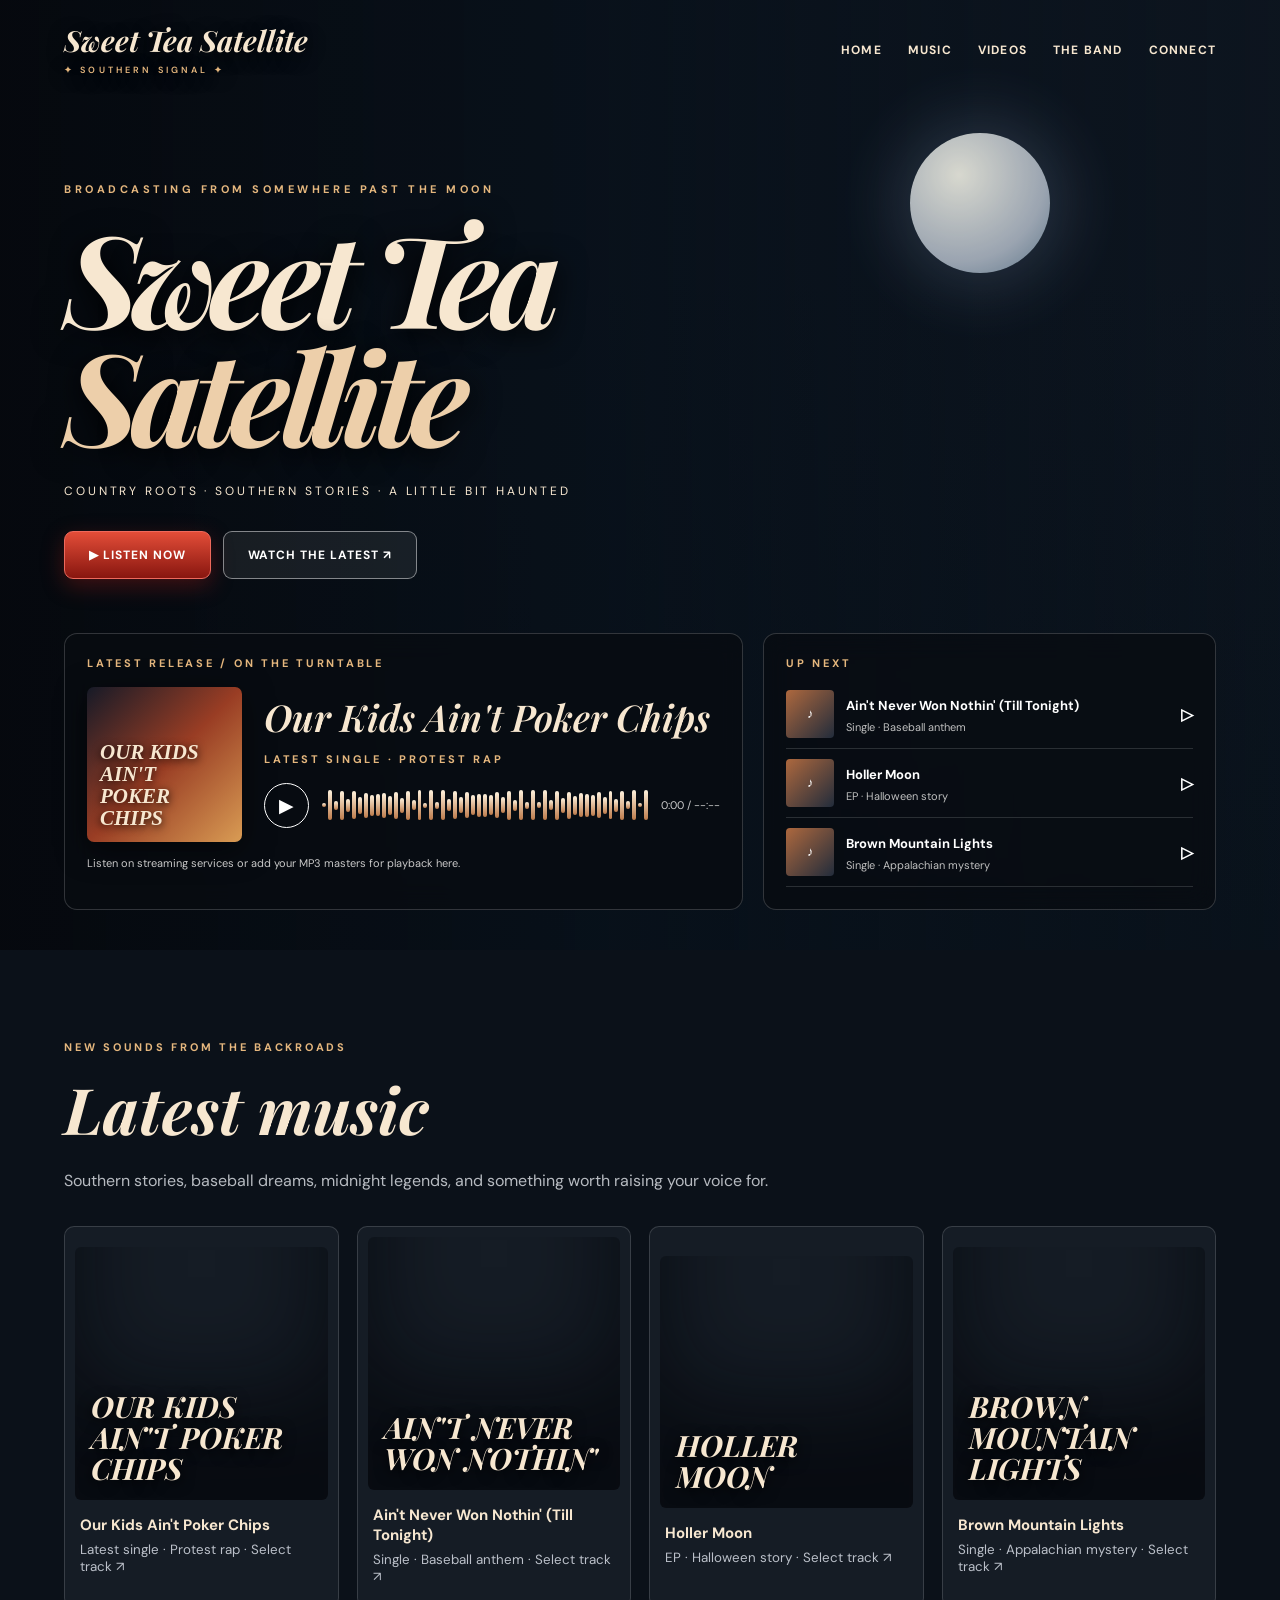
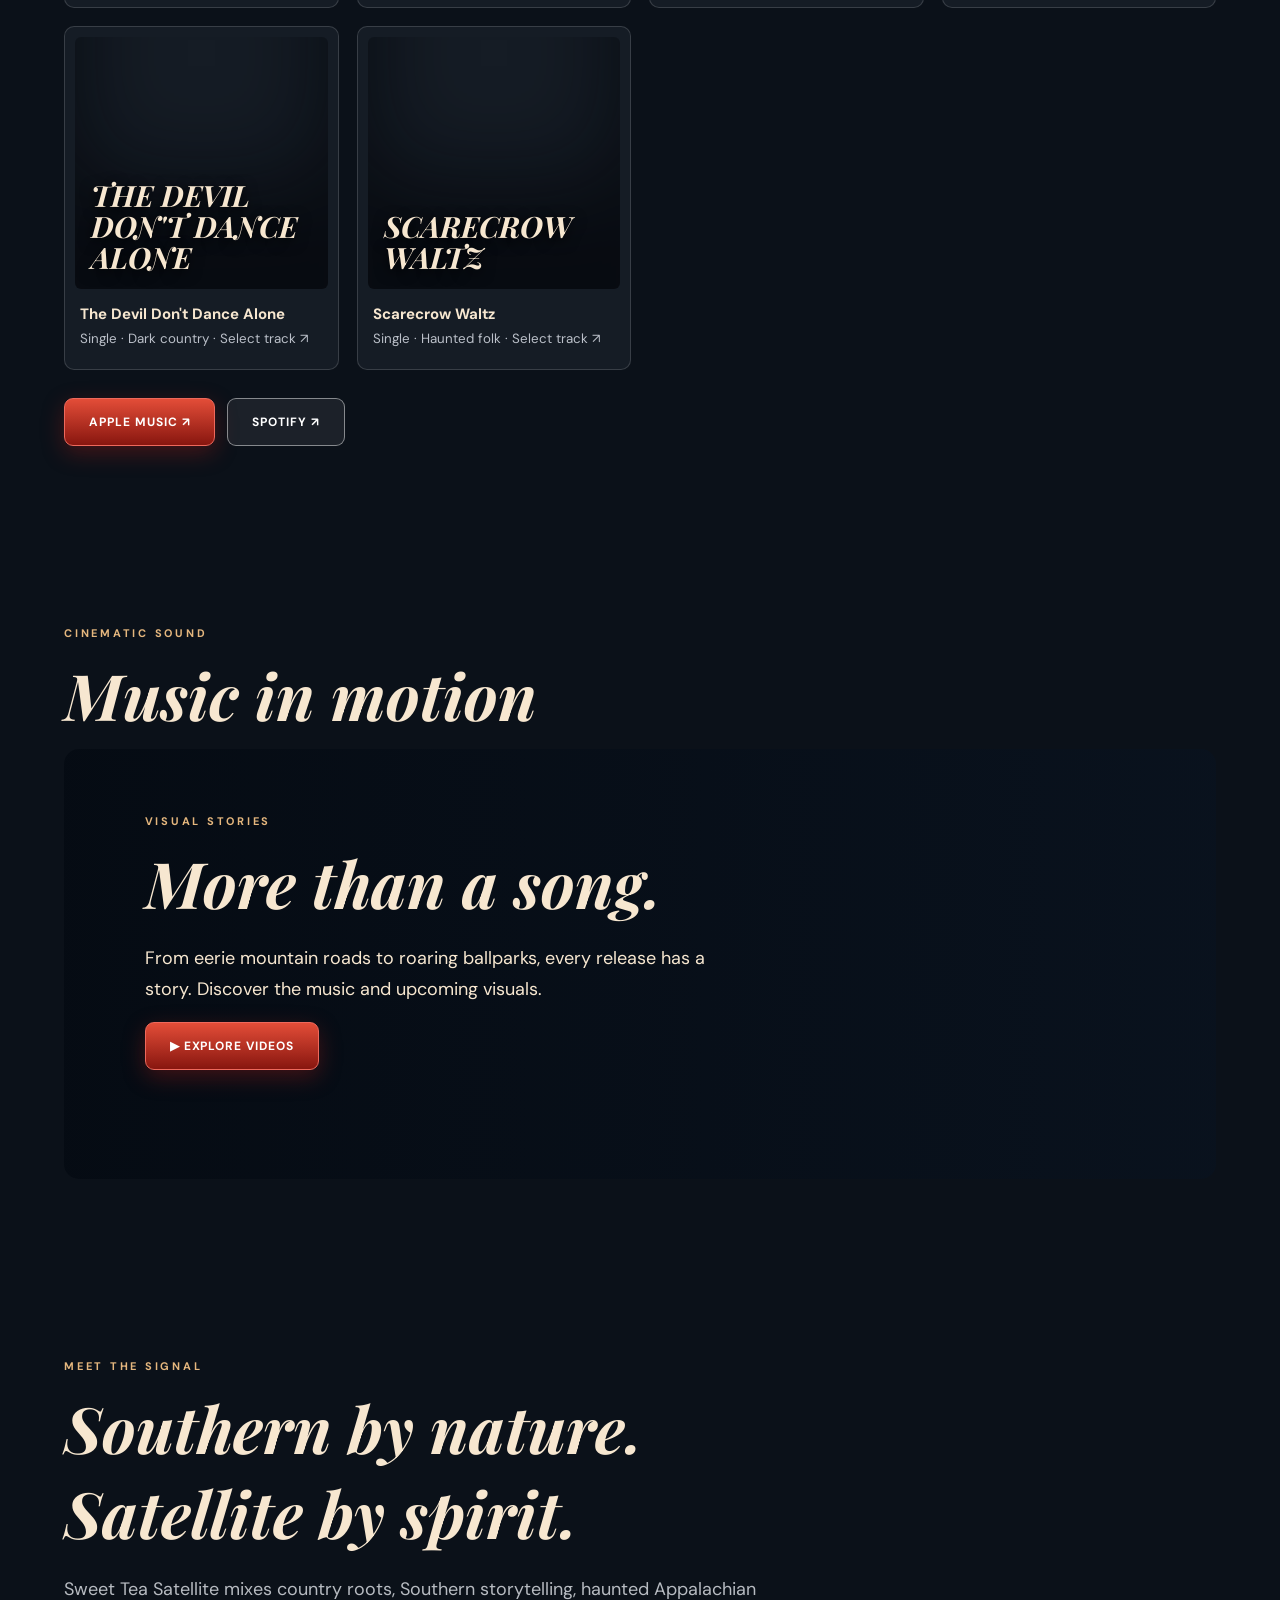
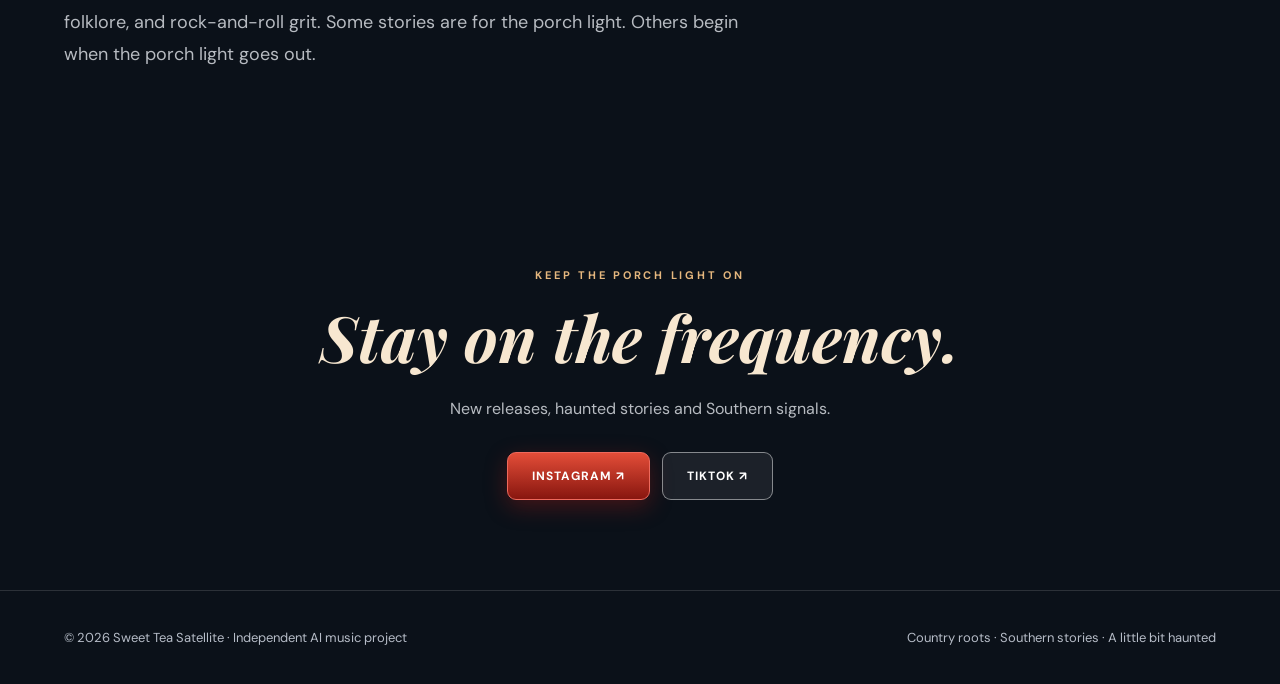
==== sweet-tea-satellite-cinematic/index.html @ a1ca1441 "Add cinematic responsive Sweet Tea Satellite demo without changing existing site" ====
<!doctype html><html lang="en"><head><meta charset="utf-8"><meta name="viewport" content="width=device-width,initial-scale=1"><meta name="theme-color" content="#0b121b"><title>Sweet Tea Satellite · Southern Signal</title><meta name="description" content="Country roots. Southern stories. A little bit haunted. Music and stories from Sweet Tea Satellite."><link rel="preconnect" href="https://fonts.googleapis.com"><link href="https://fonts.googleapis.com/css2?family=DM+Sans:wght@400;500;600;700&family=Playfair+Display:ital,wght@0,600;0,700;1,700&display=swap" rel="stylesheet"><style>
:root{--ink:#0b1119;--cream:#f7e7d0;--gold:#e5b77e;--scarlet:#c93021}*{box-sizing:border-box}html{scroll-behavior:smooth}body{margin:0;background:var(--ink);color:var(--cream);font-family:'DM Sans',Arial,sans-serif}a{color:inherit;text-decoration:none}button{font:inherit;cursor:pointer}button:focus-visible,a:focus-visible{outline:2px solid var(--gold);outline-offset:3px}.hero{min-height:980px;min-height:100svh;position:relative;isolation:isolate;background:#0d141d url('https://images.unsplash.com/photo-1448375240586-882707db888b?auto=format&fit=crop&w=2200&q=85') center / cover}.hero:before{content:"";position:absolute;inset:0;background:linear-gradient(90deg,#05080deF,#07101ab8 48%,#0a17272a),linear-gradient(0deg,#091119 2%,transparent 72%);z-index:-1}.hero:after{content:"";position:absolute;right:18%;top:14%;width:140px;height:140px;border-radius:50%;background:radial-gradient(circle at 35% 30%,#fffef1,#b6c0cd 65%,#6e899f);box-shadow:0 0 65px 15px #bcd5ff30;opacity:.84;z-index:-1}.head{display:flex;align-items:center;justify-content:space-between;gap:20px;padding:25px 5%}.brand{font:italic 700 29px/1.1 'Playfair Display',Georgia,serif;text-shadow:0 4px 18px #000}.brand small{display:block;font:600 9px 'DM Sans';letter-spacing:.35em;color:var(--gold);margin-top:7px}.nav{display:flex;align-items:center;gap:26px}.nav a{font-size:12px;letter-spacing:.1em;font-weight:700}.nav a:hover{color:var(--gold)}.menu{display:none;background:#fff2;border:1px solid #fff4;color:white;padding:9px 13px;border-radius:8px}.intro{width:min(1200px,90%);margin:9vh auto 0}.eyebrow{color:var(--gold);text-transform:uppercase;font-size:11px;letter-spacing:.32em;font-weight:700}h1{font:italic 700 clamp(69px,10vw,145px)/.92 'Playfair Display',Georgia,serif;letter-spacing:-.065em;text-shadow:0 5px 30px #000;margin:22px 0 26px}h1 span{display:block;color:#edcfaa}.tagline{text-transform:uppercase;letter-spacing:.24em;font-size:12px;line-height:2}.actions{display:flex;gap:12px;flex-wrap:wrap;margin-top:28px}.action{display:inline-flex;align-items:center;justify-content:center;gap:10px;padding:15px 24px;border:1px solid #fff7;border-radius:9px;background:#ffffff12;color:#fff;font-size:12px;font-weight:700;letter-spacing:.08em;text-transform:uppercase;transition:.25s}.action:hover{transform:translateY(-3px);background:#ffffff30}.action.red{border-color:#ee695c;background:linear-gradient(#e34d38,#88160f);box-shadow:0 7px 22px #a11d1860}.deck{width:min(1200px,90%);margin:6vh auto 0;display:grid;grid-template-columns:1.5fr 1fr;gap:20px;padding-bottom:40px}.panel{background:#090c12c5;backdrop-filter:blur(14px);border:1px solid #ffffff2c;border-radius:13px;padding:22px}.cap{font-size:11px;letter-spacing:.25em;color:var(--gold);font-weight:700;text-transform:uppercase}.featured{display:flex;gap:22px;margin-top:17px}.cover{width:155px;aspect-ratio:1;flex:none;border-radius:7px;background:linear-gradient(130deg,#172336,#953c24 55%,#e3a452);display:flex;align-items:end;padding:13px;box-shadow:0 7px 30px #0008}.cover span{font:italic bold 21px/1.05 Georgia;text-shadow:0 2px 8px #000}.song-name{font:italic 600 clamp(24px,3vw,37px)/1.2 'Playfair Display';margin:8px 0 12px}.player{display:flex;gap:13px;align-items:center;margin-top:17px}.play{width:45px;height:45px;border:1px solid white;border-radius:50%;background:transparent;color:white;font-size:19px;flex:none}.wave{display:flex;align-items:center;gap:2px;height:32px;flex:1;overflow:hidden}.wave i{height:var(--height);background:linear-gradient(#fff3de,#bd7b4b);flex:1;min-width:2px;border-radius:2px}.is-playing .wave i{animation:beat .8s infinite alternate ease-in-out;animation-delay:var(--delay)}@keyframes beat{to{height:12%}}.time{font-size:11px;color:#ccc;white-space:nowrap}.hint{font-size:11px;color:#c8c8c8;margin:14px 0 0}.queue{display:grid;margin-top:10px}.queue button{display:flex;align-items:center;gap:12px;text-align:left;width:100%;padding:10px 0;background:none;border:0;border-bottom:1px solid #ffffff24;color:#fff}.queue button:hover{color:var(--gold)}.queue .mini{width:48px;height:48px;border-radius:4px;background:linear-gradient(135deg,#ad683e,#222c3b);display:grid;place-items:center;font:italic bold 13px Georgia;flex:none}.queue strong{font-size:13px}.queue small{display:block;font-size:11px;color:#c0c0c0;margin-top:5px}.queue b{margin-left:auto}.section{max-width:1300px;margin:auto;padding:90px 5%}.section h2{font:italic 700 clamp(37px,5vw,65px) 'Playfair Display';margin:12px 0}.muted{color:#b7bbc1;line-height:1.8}.cards{display:grid;grid-template-columns:repeat(4,1fr);gap:18px;margin-top:30px}.card{padding:10px;border:1px solid #ffffff26;border-radius:10px;background:#151c25;color:inherit;text-align:left;transition:.2s}.card:hover{transform:translateY(-5px);border-color:var(--gold)}.art{aspect-ratio:1;border-radius:6px;padding:16px;display:flex;align-items:end;background-size:cover;background-position:center;box-shadow:inset 0 -110px 95px #030509af}.art span{font:italic bold clamp(19px,2.3vw,32px)/1.05 'Playfair Display';text-shadow:0 3px 14px black}.card strong{display:block;font-size:15px;margin:15px 5px 6px}.card small{display:block;color:#bbc0c9;margin:0 5px 12px}.baseball{background-image:url('https://images.unsplash.com/photo-1508344928928-7165b0175c1f?auto=format&fit=crop&w=900&q=85')}.mountain{background-image:url('https://images.unsplash.com/photo-1464822759023-fed622ff2c3b?auto=format&fit=crop&w=900&q=85')}.holler{background-image:url('https://images.unsplash.com/photo-1519681393784-d120267933ba?auto=format&fit=crop&w=900&q=85')}.protest{background-image:url('https://images.unsplash.com/photo-1494173853739-c21f58b16055?auto=format&fit=crop&w=900&q=85')}.banner{min-height:430px;border-radius:15px;padding:65px 7%;background:linear-gradient(90deg,#050b13f0,#07132372),url('https://images.unsplash.com/photo-1470229722913-7c0e2dbbafd3?auto=format&fit=crop&w=1700&q=85') center/cover}.banner p{max-width:580px;font-size:18px;line-height:1.7}.footer{border-top:1px solid #fff2;padding:38px 5%;display:flex;justify-content:space-between;gap:25px;flex-wrap:wrap;color:#b6bcc7;font-size:13px}.footer a{margin-left:18px}#toast{position:fixed;bottom:22px;left:50%;transform:translateX(-50%);background:#f0cda0;color:#19120c;z-index:20;padding:12px 16px;border-radius:9px;box-shadow:0 8px 25px #0009;display:none;max-width:90vw}#toast.visible{display:block}@media(max-width:900px){.deck{grid-template-columns:1fr}.intro{margin-top:8vh}.hero{min-height:1100px}.cards{grid-template-columns:repeat(2,1fr)}}@media(max-width:650px){.head{padding:20px 5%}.brand{font-size:24px}.menu{display:block}.nav{display:none;position:absolute;left:5%;right:5%;top:80px;background:#0d1420f5;border:1px solid #fff4;padding:22px;flex-direction:column;z-index:4;border-radius:10px}.nav.open{display:flex}.hero{height:auto;min-height:100svh}.hero:after{width:95px;height:95px;right:10%;top:12%}.intro{margin-top:65px}h1{font-size:clamp(59px,14vw,86px)}.tagline{font-size:10px;letter-spacing:.14em}.deck{margin-top:65px}.featured{gap:12px}.cover{width:100px;padding:8px}.cover span{font-size:17px}.panel{padding:15px}.time{display:none}.section{padding:65px 5%}.cards{gap:10px}.art{padding:9px}.art span{font-size:21px}.banner{padding:35px 7%;min-height:350px}.banner p{font-size:16px}}@media(prefers-reduced-motion:reduce){*,*:before,*:after{animation:none!important;scroll-behavior:auto!important}}</style></head><body>
<section class="hero" id="home"><header class="head"><a class="brand" href="#home">Sweet Tea Satellite<small>✦ SOUTHERN SIGNAL ✦</small></a><nav class="nav" id="nav"><a href="#home">HOME</a><a href="#music">MUSIC</a><a href="#videos">VIDEOS</a><a href="#about">THE BAND</a><a href="#connect">CONNECT</a></nav><button class="menu" id="menu" aria-label="Toggle navigation" aria-expanded="false">☰</button></header><div class="intro"><div class="eyebrow">Broadcasting from somewhere past the moon</div><h1>Sweet Tea <span>Satellite</span></h1><div class="tagline">Country roots · Southern stories · A little bit haunted</div><div class="actions"><a class="action red" href="#music">▶ Listen now</a><a class="action" href="#videos">Watch the latest ↗</a></div></div><div class="deck"><div class="panel" id="playerpanel"><div class="cap">Latest release / On the turntable</div><div class="featured"><div class="cover" id="cover"><span id="covername">OUR KIDS AIN'T POKER CHIPS</span></div><div style="flex:1;min-width:0"><div class="song-name" id="title">Our Kids Ain't Poker Chips</div><div class="cap" id="subtitle">New single</div><div class="player"><button id="play" class="play" aria-label="Play">▶</button><div class="wave" id="wave" aria-hidden="true"></div><span class="time" id="time">0:00 / --:--</span></div></div></div><p class="hint" id="hint">Listen on streaming services or add your MP3 masters for playback here.</p></div><div class="panel"><div class="cap">Up next</div><div class="queue" id="queue"></div></div></div></section>
<main><section class="section" id="music"><div class="cap">New sounds from the backroads</div><h2>Latest music</h2><p class="muted">Southern stories, baseball dreams, midnight legends, and something worth raising your voice for.</p><div class="cards" id="cards"></div><div class="actions"><a class="action red" href="https://music.apple.com/us/search?term=Sweet%20Tea%20Satellite" target="_blank" rel="noopener">Apple Music ↗</a><a class="action" href="https://open.spotify.com/search/Sweet%20Tea%20Satellite" target="_blank" rel="noopener">Spotify ↗</a></div></section><section class="section" id="videos"><div class="cap">Cinematic sound</div><h2>Music in motion</h2><div class="banner"><div class="cap">Visual stories</div><h2>More than a song.</h2><p>From eerie mountain roads to roaring ballparks, every release has a story. Discover the music and upcoming visuals.</p><a class="action red" href="https://www.youtube.com/results?search_query=Sweet+Tea+Satellite" target="_blank" rel="noopener">▶ Explore videos</a></div></section><section class="section" id="about"><div class="cap">Meet the signal</div><h2>Southern by nature.<br>Satellite by spirit.</h2><p class="muted" style="max-width:700px;font-size:18px">Sweet Tea Satellite mixes country roots, Southern storytelling, haunted Appalachian folklore, and rock-and-roll grit. Some stories are for the porch light. Others begin when the porch light goes out.</p></section><section class="section" id="connect" style="text-align:center"><div class="cap">Keep the porch light on</div><h2>Stay on the frequency.</h2><p class="muted">New releases, haunted stories and Southern signals.</p><div class="actions" style="justify-content:center"><a class="action red" target="_blank" rel="noopener" href="https://www.instagram.com/sweetteasatellite/">Instagram ↗</a><a class="action" target="_blank" rel="noopener" href="https://www.tiktok.com/@sweetteasatellite8">TikTok ↗</a></div></section></main><footer class="footer"><span>© <span id="year"></span> Sweet Tea Satellite · Independent AI music project</span><span>Country roots · Southern stories · A little bit haunted</span></footer><div id="toast" role="status"></div><audio id="audio" preload="none"></audio><script>
const songs=[{title:"Our Kids Ain't Poker Chips",type:"Latest single · Protest rap",art:"protest",file:"audio/our-kids-aint-poker-chips.mp3",short:"OUR KIDS AIN'T POKER CHIPS"},{title:"Ain't Never Won Nothin' (Till Tonight)",type:"Single · Baseball anthem",art:"baseball",file:"audio/aint-never-won-nothin.mp3",short:"AIN'T NEVER WON NOTHIN'"},{title:"Holler Moon",type:"EP · Halloween story",art:"holler",file:"audio/holler-moon.mp3",short:"HOLLER MOON"},{title:"Brown Mountain Lights",type:"Single · Appalachian mystery",art:"mountain",file:"audio/brown-mountain-lights.mp3",short:"BROWN MOUNTAIN LIGHTS"},{title:"The Devil Don't Dance Alone",type:"Single · Dark country",art:"holler",file:"audio/the-devil-dont-dance-alone.mp3",short:"THE DEVIL DON'T DANCE ALONE"},{title:"Scarecrow Waltz",type:"Single · Haunted folk",art:"mountain",file:"audio/scarecrow-waltz.mp3",short:"SCARECROW WALTZ"}];const el=id=>document.getElementById(id);let selected=0;const audio=el("audio");let timeout;
function notice(s){el("toast").textContent=s;el("toast").classList.add("visible");clearTimeout(timeout);timeout=setTimeout(()=>el("toast").classList.remove("visible"),4500)}function fmt(n){return Number.isFinite(n)?Math.floor(n/60)+":"+String(Math.floor(n%60)).padStart(2,"0"):"--:--"}function paint(){const s=songs[selected];el("title").textContent=s.title;el("subtitle").textContent=s.type;el("covername").textContent=s.short;el("cover").style.background=s.art==="protest"?"linear-gradient(135deg,#161a27,#993d24,#d99c54)":"linear-gradient(135deg,#122942,#6c3d32,#a46d34)";el("queue").innerHTML=songs.filter((_,i)=>i!==selected).slice(0,3).map(t=>'<button data-id="'+songs.indexOf(t)+'"><span class="mini">♪</span><span><strong>'+t.title.replaceAll("&","&amp;")+'</strong><small>'+t.type+'</small></span><b>▷</b></button>').join("");document.querySelectorAll(".queue button").forEach(b=>b.onclick=()=>selectSong(+b.dataset.id,true))}function selectSong(i,auto=false){audio.pause();audio.removeAttribute("src");audio.load();selected=i;paint();update();if(auto)play()}function update(){const playing=!audio.paused&&!!audio.currentSrc;el("play").textContent=playing?"❚❚":"▶";el("play").setAttribute("aria-label",playing?"Pause":"Play");el("playerpanel").classList.toggle("is-playing",playing);el("time").textContent=fmt(audio.currentTime)+" / "+fmt(audio.duration)}function play(){if(!audio.getAttribute("src"))audio.src=songs[selected].file;audio.play().then(()=>el("hint").textContent="Now playing · "+songs[selected].title).catch(()=>notice("MP3 not uploaded yet: "+songs[selected].file))}el("play").onclick=()=>audio.paused?play():audio.pause();["play","pause","timeupdate","loadedmetadata"].forEach(ev=>audio.addEventListener(ev,update));audio.addEventListener("error",()=>{update();notice("Audio isn't uploaded yet. Add the matching MP3 to this site's audio folder.")});audio.addEventListener("ended",()=>selectSong((selected+1)%songs.length,true));el("cards").innerHTML=songs.map((s,i)=>'<button class="card" data-id="'+i+'"><div class="art '+s.art+'"><span>'+s.short+'</span></div><strong>'+s.title.replaceAll("&","&amp;")+'</strong><small>'+s.type+' · Select track ↗</small></button>').join("");document.querySelectorAll(".card").forEach(b=>b.onclick=()=>{selectSong(+b.dataset.id);window.scrollTo({top:0,behavior:"smooth"})});for(let i=0;i<55;i++){let node=document.createElement("i");node.style.setProperty("--height",(12+Math.abs(Math.sin(i*1.66))*83)+"%");node.style.setProperty("--delay",(i%9*.08)+"s");el("wave").appendChild(node)}el("menu").onclick=()=>{let open=el("nav").classList.toggle("open");el("menu").setAttribute("aria-expanded",String(open))};document.querySelectorAll(".nav a").forEach(a=>a.onclick=()=>{el("nav").classList.remove("open");el("menu").setAttribute("aria-expanded","false")});el("year").textContent=new Date().getFullYear();paint();update();
</script></body></html>
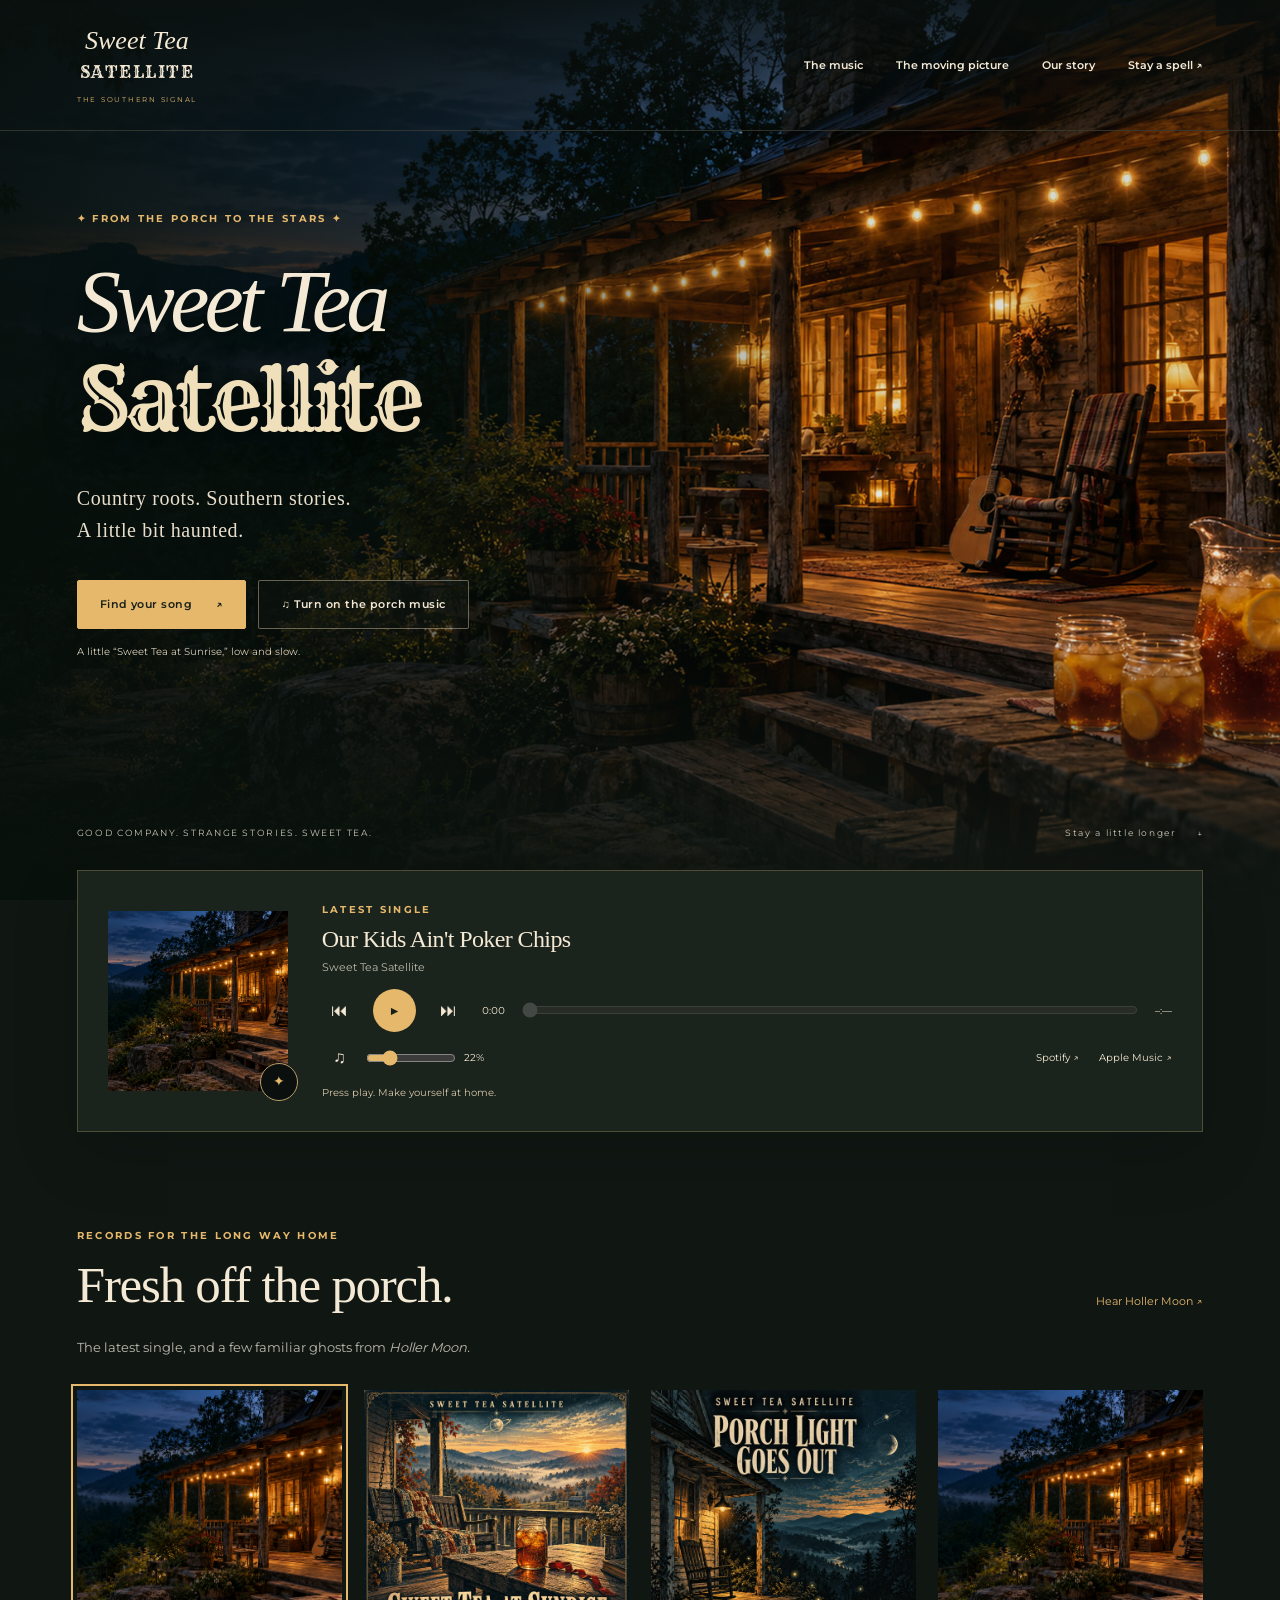
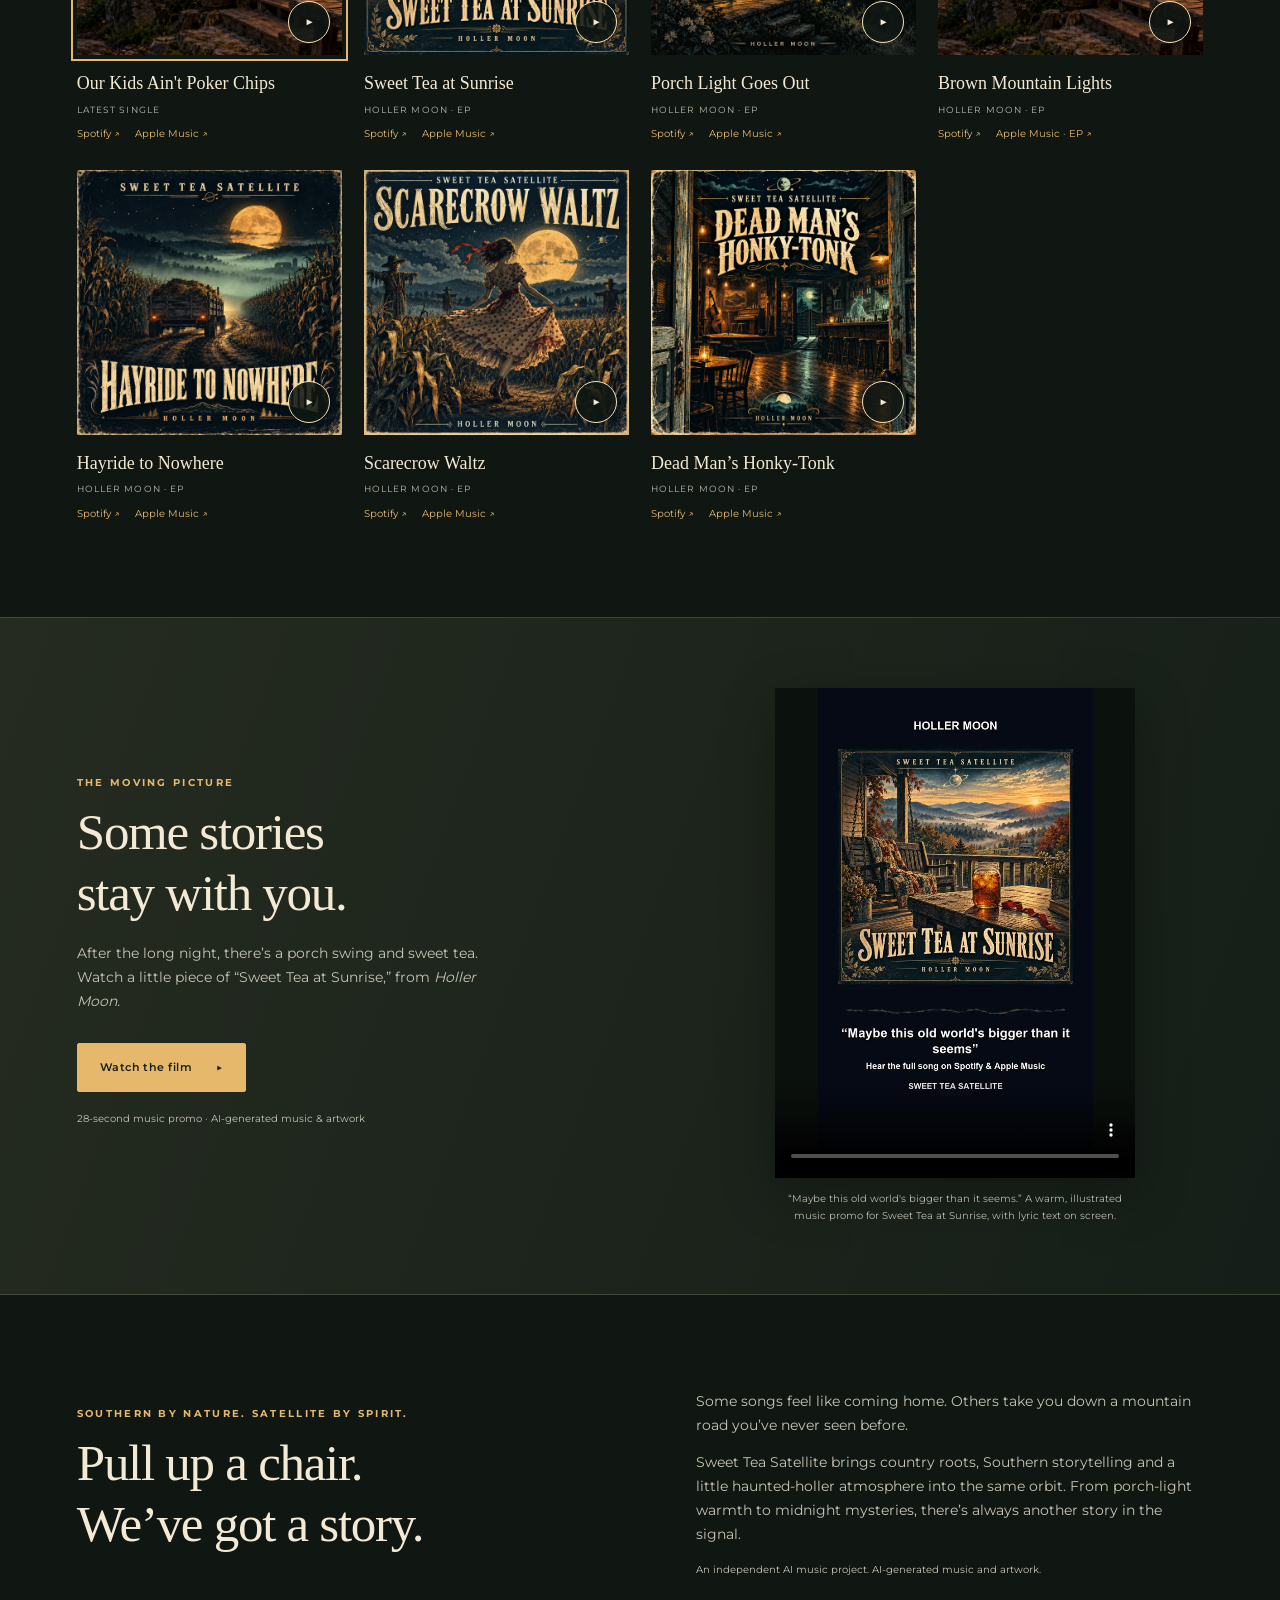
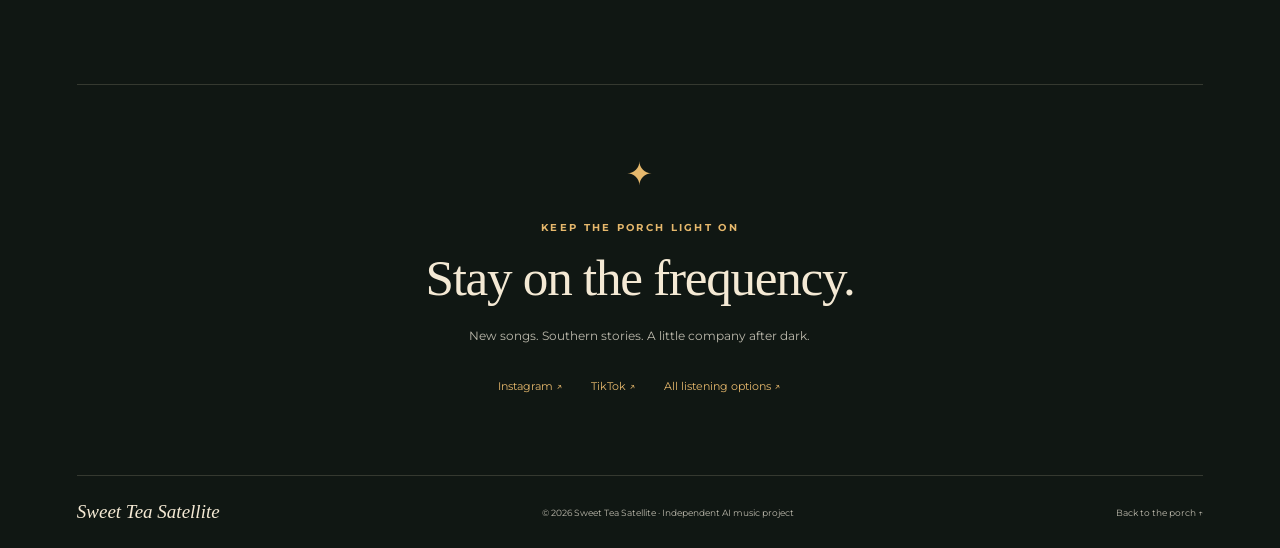
==== commit 6157f1d2: "Build Southern cabin band site with real music and video" ====
--- a/sweet-tea-satellite-cinematic/index.html
+++ b/sweet-tea-satellite-cinematic/index.html
@@ -1,7 +1,24 @@
-<!doctype html><html lang="en"><head><meta charset="utf-8"><meta name="viewport" content="width=device-width,initial-scale=1"><meta name="theme-color" content="#0b121b"><title>Sweet Tea Satellite · Southern Signal</title><meta name="description" content="Country roots. Southern stories. A little bit haunted. Music and stories from Sweet Tea Satellite."><link rel="preconnect" href="https://fonts.googleapis.com"><link href="https://fonts.googleapis.com/css2?family=DM+Sans:wght@400;500;600;700&family=Playfair+Display:ital,wght@0,600;0,700;1,700&display=swap" rel="stylesheet"><style>
-:root{--ink:#0b1119;--cream:#f7e7d0;--gold:#e5b77e;--scarlet:#c93021}*{box-sizing:border-box}html{scroll-behavior:smooth}body{margin:0;background:var(--ink);color:var(--cream);font-family:'DM Sans',Arial,sans-serif}a{color:inherit;text-decoration:none}button{font:inherit;cursor:pointer}button:focus-visible,a:focus-visible{outline:2px solid var(--gold);outline-offset:3px}.hero{min-height:980px;min-height:100svh;position:relative;isolation:isolate;background:#0d141d url('https://images.unsplash.com/photo-1448375240586-882707db888b?auto=format&fit=crop&w=2200&q=85') center / cover}.hero:before{content:"";position:absolute;inset:0;background:linear-gradient(90deg,#05080deF,#07101ab8 48%,#0a17272a),linear-gradient(0deg,#091119 2%,transparent 72%);z-index:-1}.hero:after{content:"";position:absolute;right:18%;top:14%;width:140px;height:140px;border-radius:50%;background:radial-gradient(circle at 35% 30%,#fffef1,#b6c0cd 65%,#6e899f);box-shadow:0 0 65px 15px #bcd5ff30;opacity:.84;z-index:-1}.head{display:flex;align-items:center;justify-content:space-between;gap:20px;padding:25px 5%}.brand{font:italic 700 29px/1.1 'Playfair Display',Georgia,serif;text-shadow:0 4px 18px #000}.brand small{display:block;font:600 9px 'DM Sans';letter-spacing:.35em;color:var(--gold);margin-top:7px}.nav{display:flex;align-items:center;gap:26px}.nav a{font-size:12px;letter-spacing:.1em;font-weight:700}.nav a:hover{color:var(--gold)}.menu{display:none;background:#fff2;border:1px solid #fff4;color:white;padding:9px 13px;border-radius:8px}.intro{width:min(1200px,90%);margin:9vh auto 0}.eyebrow{color:var(--gold);text-transform:uppercase;font-size:11px;letter-spacing:.32em;font-weight:700}h1{font:italic 700 clamp(69px,10vw,145px)/.92 'Playfair Display',Georgia,serif;letter-spacing:-.065em;text-shadow:0 5px 30px #000;margin:22px 0 26px}h1 span{display:block;color:#edcfaa}.tagline{text-transform:uppercase;letter-spacing:.24em;font-size:12px;line-height:2}.actions{display:flex;gap:12px;flex-wrap:wrap;margin-top:28px}.action{display:inline-flex;align-items:center;justify-content:center;gap:10px;padding:15px 24px;border:1px solid #fff7;border-radius:9px;background:#ffffff12;color:#fff;font-size:12px;font-weight:700;letter-spacing:.08em;text-transform:uppercase;transition:.25s}.action:hover{transform:translateY(-3px);background:#ffffff30}.action.red{border-color:#ee695c;background:linear-gradient(#e34d38,#88160f);box-shadow:0 7px 22px #a11d1860}.deck{width:min(1200px,90%);margin:6vh auto 0;display:grid;grid-template-columns:1.5fr 1fr;gap:20px;padding-bottom:40px}.panel{background:#090c12c5;backdrop-filter:blur(14px);border:1px solid #ffffff2c;border-radius:13px;padding:22px}.cap{font-size:11px;letter-spacing:.25em;color:var(--gold);font-weight:700;text-transform:uppercase}.featured{display:flex;gap:22px;margin-top:17px}.cover{width:155px;aspect-ratio:1;flex:none;border-radius:7px;background:linear-gradient(130deg,#172336,#953c24 55%,#e3a452);display:flex;align-items:end;padding:13px;box-shadow:0 7px 30px #0008}.cover span{font:italic bold 21px/1.05 Georgia;text-shadow:0 2px 8px #000}.song-name{font:italic 600 clamp(24px,3vw,37px)/1.2 'Playfair Display';margin:8px 0 12px}.player{display:flex;gap:13px;align-items:center;margin-top:17px}.play{width:45px;height:45px;border:1px solid white;border-radius:50%;background:transparent;color:white;font-size:19px;flex:none}.wave{display:flex;align-items:center;gap:2px;height:32px;flex:1;overflow:hidden}.wave i{height:var(--height);background:linear-gradient(#fff3de,#bd7b4b);flex:1;min-width:2px;border-radius:2px}.is-playing .wave i{animation:beat .8s infinite alternate ease-in-out;animation-delay:var(--delay)}@keyframes beat{to{height:12%}}.time{font-size:11px;color:#ccc;white-space:nowrap}.hint{font-size:11px;color:#c8c8c8;margin:14px 0 0}.queue{display:grid;margin-top:10px}.queue button{display:flex;align-items:center;gap:12px;text-align:left;width:100%;padding:10px 0;background:none;border:0;border-bottom:1px solid #ffffff24;color:#fff}.queue button:hover{color:var(--gold)}.queue .mini{width:48px;height:48px;border-radius:4px;background:linear-gradient(135deg,#ad683e,#222c3b);display:grid;place-items:center;font:italic bold 13px Georgia;flex:none}.queue strong{font-size:13px}.queue small{display:block;font-size:11px;color:#c0c0c0;margin-top:5px}.queue b{margin-left:auto}.section{max-width:1300px;margin:auto;padding:90px 5%}.section h2{font:italic 700 clamp(37px,5vw,65px) 'Playfair Display';margin:12px 0}.muted{color:#b7bbc1;line-height:1.8}.cards{display:grid;grid-template-columns:repeat(4,1fr);gap:18px;margin-top:30px}.card{padding:10px;border:1px solid #ffffff26;border-radius:10px;background:#151c25;color:inherit;text-align:left;transition:.2s}.card:hover{transform:translateY(-5px);border-color:var(--gold)}.art{aspect-ratio:1;border-radius:6px;padding:16px;display:flex;align-items:end;background-size:cover;background-position:center;box-shadow:inset 0 -110px 95px #030509af}.art span{font:italic bold clamp(19px,2.3vw,32px)/1.05 'Playfair Display';text-shadow:0 3px 14px black}.card strong{display:block;font-size:15px;margin:15px 5px 6px}.card small{display:block;color:#bbc0c9;margin:0 5px 12px}.baseball{background-image:url('https://images.unsplash.com/photo-1508344928928-7165b0175c1f?auto=format&fit=crop&w=900&q=85')}.mountain{background-image:url('https://images.unsplash.com/photo-1464822759023-fed622ff2c3b?auto=format&fit=crop&w=900&q=85')}.holler{background-image:url('https://images.unsplash.com/photo-1519681393784-d120267933ba?auto=format&fit=crop&w=900&q=85')}.protest{background-image:url('https://images.unsplash.com/photo-1494173853739-c21f58b16055?auto=format&fit=crop&w=900&q=85')}.banner{min-height:430px;border-radius:15px;padding:65px 7%;background:linear-gradient(90deg,#050b13f0,#07132372),url('https://images.unsplash.com/photo-1470229722913-7c0e2dbbafd3?auto=format&fit=crop&w=1700&q=85') center/cover}.banner p{max-width:580px;font-size:18px;line-height:1.7}.footer{border-top:1px solid #fff2;padding:38px 5%;display:flex;justify-content:space-between;gap:25px;flex-wrap:wrap;color:#b6bcc7;font-size:13px}.footer a{margin-left:18px}#toast{position:fixed;bottom:22px;left:50%;transform:translateX(-50%);background:#f0cda0;color:#19120c;z-index:20;padding:12px 16px;border-radius:9px;box-shadow:0 8px 25px #0009;display:none;max-width:90vw}#toast.visible{display:block}@media(max-width:900px){.deck{grid-template-columns:1fr}.intro{margin-top:8vh}.hero{min-height:1100px}.cards{grid-template-columns:repeat(2,1fr)}}@media(max-width:650px){.head{padding:20px 5%}.brand{font-size:24px}.menu{display:block}.nav{display:none;position:absolute;left:5%;right:5%;top:80px;background:#0d1420f5;border:1px solid #fff4;padding:22px;flex-direction:column;z-index:4;border-radius:10px}.nav.open{display:flex}.hero{height:auto;min-height:100svh}.hero:after{width:95px;height:95px;right:10%;top:12%}.intro{margin-top:65px}h1{font-size:clamp(59px,14vw,86px)}.tagline{font-size:10px;letter-spacing:.14em}.deck{margin-top:65px}.featured{gap:12px}.cover{width:100px;padding:8px}.cover span{font-size:17px}.panel{padding:15px}.time{display:none}.section{padding:65px 5%}.cards{gap:10px}.art{padding:9px}.art span{font-size:21px}.banner{padding:35px 7%;min-height:350px}.banner p{font-size:16px}}@media(prefers-reduced-motion:reduce){*,*:before,*:after{animation:none!important;scroll-behavior:auto!important}}</style></head><body>
-<section class="hero" id="home"><header class="head"><a class="brand" href="#home">Sweet Tea Satellite<small>✦ SOUTHERN SIGNAL ✦</small></a><nav class="nav" id="nav"><a href="#home">HOME</a><a href="#music">MUSIC</a><a href="#videos">VIDEOS</a><a href="#about">THE BAND</a><a href="#connect">CONNECT</a></nav><button class="menu" id="menu" aria-label="Toggle navigation" aria-expanded="false">☰</button></header><div class="intro"><div class="eyebrow">Broadcasting from somewhere past the moon</div><h1>Sweet Tea <span>Satellite</span></h1><div class="tagline">Country roots · Southern stories · A little bit haunted</div><div class="actions"><a class="action red" href="#music">▶ Listen now</a><a class="action" href="#videos">Watch the latest ↗</a></div></div><div class="deck"><div class="panel" id="playerpanel"><div class="cap">Latest release / On the turntable</div><div class="featured"><div class="cover" id="cover"><span id="covername">OUR KIDS AIN'T POKER CHIPS</span></div><div style="flex:1;min-width:0"><div class="song-name" id="title">Our Kids Ain't Poker Chips</div><div class="cap" id="subtitle">New single</div><div class="player"><button id="play" class="play" aria-label="Play">▶</button><div class="wave" id="wave" aria-hidden="true"></div><span class="time" id="time">0:00 / --:--</span></div></div></div><p class="hint" id="hint">Listen on streaming services or add your MP3 masters for playback here.</p></div><div class="panel"><div class="cap">Up next</div><div class="queue" id="queue"></div></div></div></section>
-<main><section class="section" id="music"><div class="cap">New sounds from the backroads</div><h2>Latest music</h2><p class="muted">Southern stories, baseball dreams, midnight legends, and something worth raising your voice for.</p><div class="cards" id="cards"></div><div class="actions"><a class="action red" href="https://music.apple.com/us/search?term=Sweet%20Tea%20Satellite" target="_blank" rel="noopener">Apple Music ↗</a><a class="action" href="https://open.spotify.com/search/Sweet%20Tea%20Satellite" target="_blank" rel="noopener">Spotify ↗</a></div></section><section class="section" id="videos"><div class="cap">Cinematic sound</div><h2>Music in motion</h2><div class="banner"><div class="cap">Visual stories</div><h2>More than a song.</h2><p>From eerie mountain roads to roaring ballparks, every release has a story. Discover the music and upcoming visuals.</p><a class="action red" href="https://www.youtube.com/results?search_query=Sweet+Tea+Satellite" target="_blank" rel="noopener">▶ Explore videos</a></div></section><section class="section" id="about"><div class="cap">Meet the signal</div><h2>Southern by nature.<br>Satellite by spirit.</h2><p class="muted" style="max-width:700px;font-size:18px">Sweet Tea Satellite mixes country roots, Southern storytelling, haunted Appalachian folklore, and rock-and-roll grit. Some stories are for the porch light. Others begin when the porch light goes out.</p></section><section class="section" id="connect" style="text-align:center"><div class="cap">Keep the porch light on</div><h2>Stay on the frequency.</h2><p class="muted">New releases, haunted stories and Southern signals.</p><div class="actions" style="justify-content:center"><a class="action red" target="_blank" rel="noopener" href="https://www.instagram.com/sweetteasatellite/">Instagram ↗</a><a class="action" target="_blank" rel="noopener" href="https://www.tiktok.com/@sweetteasatellite8">TikTok ↗</a></div></section></main><footer class="footer"><span>© <span id="year"></span> Sweet Tea Satellite · Independent AI music project</span><span>Country roots · Southern stories · A little bit haunted</span></footer><div id="toast" role="status"></div><audio id="audio" preload="none"></audio><script>
-const songs=[{title:"Our Kids Ain't Poker Chips",type:"Latest single · Protest rap",art:"protest",file:"audio/our-kids-aint-poker-chips.mp3",short:"OUR KIDS AIN'T POKER CHIPS"},{title:"Ain't Never Won Nothin' (Till Tonight)",type:"Single · Baseball anthem",art:"baseball",file:"audio/aint-never-won-nothin.mp3",short:"AIN'T NEVER WON NOTHIN'"},{title:"Holler Moon",type:"EP · Halloween story",art:"holler",file:"audio/holler-moon.mp3",short:"HOLLER MOON"},{title:"Brown Mountain Lights",type:"Single · Appalachian mystery",art:"mountain",file:"audio/brown-mountain-lights.mp3",short:"BROWN MOUNTAIN LIGHTS"},{title:"The Devil Don't Dance Alone",type:"Single · Dark country",art:"holler",file:"audio/the-devil-dont-dance-alone.mp3",short:"THE DEVIL DON'T DANCE ALONE"},{title:"Scarecrow Waltz",type:"Single · Haunted folk",art:"mountain",file:"audio/scarecrow-waltz.mp3",short:"SCARECROW WALTZ"}];const el=id=>document.getElementById(id);let selected=0;const audio=el("audio");let timeout;
-function notice(s){el("toast").textContent=s;el("toast").classList.add("visible");clearTimeout(timeout);timeout=setTimeout(()=>el("toast").classList.remove("visible"),4500)}function fmt(n){return Number.isFinite(n)?Math.floor(n/60)+":"+String(Math.floor(n%60)).padStart(2,"0"):"--:--"}function paint(){const s=songs[selected];el("title").textContent=s.title;el("subtitle").textContent=s.type;el("covername").textContent=s.short;el("cover").style.background=s.art==="protest"?"linear-gradient(135deg,#161a27,#993d24,#d99c54)":"linear-gradient(135deg,#122942,#6c3d32,#a46d34)";el("queue").innerHTML=songs.filter((_,i)=>i!==selected).slice(0,3).map(t=>'<button data-id="'+songs.indexOf(t)+'"><span class="mini">♪</span><span><strong>'+t.title.replaceAll("&","&amp;")+'</strong><small>'+t.type+'</small></span><b>▷</b></button>').join("");document.querySelectorAll(".queue button").forEach(b=>b.onclick=()=>selectSong(+b.dataset.id,true))}function selectSong(i,auto=false){audio.pause();audio.removeAttribute("src");audio.load();selected=i;paint();update();if(auto)play()}function update(){const playing=!audio.paused&&!!audio.currentSrc;el("play").textContent=playing?"❚❚":"▶";el("play").setAttribute("aria-label",playing?"Pause":"Play");el("playerpanel").classList.toggle("is-playing",playing);el("time").textContent=fmt(audio.currentTime)+" / "+fmt(audio.duration)}function play(){if(!audio.getAttribute("src"))audio.src=songs[selected].file;audio.play().then(()=>el("hint").textContent="Now playing · "+songs[selected].title).catch(()=>notice("MP3 not uploaded yet: "+songs[selected].file))}el("play").onclick=()=>audio.paused?play():audio.pause();["play","pause","timeupdate","loadedmetadata"].forEach(ev=>audio.addEventListener(ev,update));audio.addEventListener("error",()=>{update();notice("Audio isn't uploaded yet. Add the matching MP3 to this site's audio folder.")});audio.addEventListener("ended",()=>selectSong((selected+1)%songs.length,true));el("cards").innerHTML=songs.map((s,i)=>'<button class="card" data-id="'+i+'"><div class="art '+s.art+'"><span>'+s.short+'</span></div><strong>'+s.title.replaceAll("&","&amp;")+'</strong><small>'+s.type+' · Select track ↗</small></button>').join("");document.querySelectorAll(".card").forEach(b=>b.onclick=()=>{selectSong(+b.dataset.id);window.scrollTo({top:0,behavior:"smooth"})});for(let i=0;i<55;i++){let node=document.createElement("i");node.style.setProperty("--height",(12+Math.abs(Math.sin(i*1.66))*83)+"%");node.style.setProperty("--delay",(i%9*.08)+"s");el("wave").appendChild(node)}el("menu").onclick=()=>{let open=el("nav").classList.toggle("open");el("menu").setAttribute("aria-expanded",String(open))};document.querySelectorAll(".nav a").forEach(a=>a.onclick=()=>{el("nav").classList.remove("open");el("menu").setAttribute("aria-expanded","false")});el("year").textContent=new Date().getFullYear();paint();update();
-</script></body></html>+<!doctype html>
+<html lang="en">
+<head>
+<meta charset="utf-8"><meta name="viewport" content="width=device-width,initial-scale=1">
+<meta name="theme-color" content="#101713">
+<title>Sweet Tea Satellite · The Southern Signal</title>
+<meta name="description" content="Pull up a chair. Hear the latest Sweet Tea Satellite releases, country roots and Southern stories from somewhere past the moon.">
+<link rel="canonical" href="https://wrightclickstudio.com/sweet-tea-satellite-cinematic/">
+<meta property="og:title" content="Sweet Tea Satellite · The Southern Signal"><meta property="og:description" content="Country roots. Southern stories. A little bit haunted. Pull up a chair and listen."><meta property="og:type" content="website"><meta property="og:image" content="https://wrightclickstudio.com/sweet-tea-satellite-cinematic/assets/cabin.jpg">
+<link rel="preload" href="assets/cabin.jpg" as="image"><link rel="stylesheet" href="style.css"><script src="player.js" defer></script>
+</head>
+<body>
+<a class="skip" href="#main">Skip to content</a>
+<header class="header"><a class="brand" href="#home" aria-label="Sweet Tea Satellite home"><span>Sweet Tea</span><strong>SATELLITE</strong><small>THE SOUTHERN SIGNAL</small></a><button class="menu" id="menu" aria-controls="navigation" aria-expanded="false">Menu <span aria-hidden="true">☰</span></button><nav id="navigation" aria-label="Main navigation"><a href="#music">The music</a><a href="#film">The moving picture</a><a href="#story">Our story</a><a href="#connect">Stay a spell ↗</a></nav></header>
+<main id="main">
+<section class="hero" id="home" aria-labelledby="hero-title"><img class="hero-photo" src="assets/cabin.jpg" alt="A Southern timber cabin glowing with porch lights, a rocking chair and guitar, and a pitcher of sweet tea." width="1920" height="1080" fetchpriority="high"><div class="hero-shade"></div><div class="hero-copy"><p class="eyebrow">✦ FROM THE PORCH TO THE STARS ✦</p><h1 id="hero-title"><span>Sweet Tea</span><strong>Satellite</strong></h1><p class="hero-tagline">Country roots. Southern stories.<br>A little bit haunted.</p><div class="hero-actions"><a class="button gold" href="#music">Find your song <span aria-hidden="true">↗</span></a><button class="button ghost" id="porch" aria-pressed="false"><span aria-hidden="true">♫</span> Turn on the porch music</button></div><p class="porch-note" id="porch-note">A little “Sweet Tea at Sunrise,” low and slow.</p></div><div class="hero-bottom"><span>GOOD COMPANY. STRANGE STORIES. SWEET TEA.</span><a href="#music">Stay a little longer <span aria-hidden="true">↓</span></a></div></section>
+<section class="listening wrap" aria-labelledby="listening-title"><div class="player-art-wrap"><img id="player-art" src="assets/cabin.jpg" alt="" width="192" height="192"><span class="vinyl" aria-hidden="true">✦</span></div><div class="player-content"><p class="eyebrow" id="player-label">LATEST SINGLE</p><h2 id="listening-title">Our Kids Ain't Poker Chips</h2><p class="artist">Sweet Tea Satellite</p><div class="transport"><button id="previous" class="icon" aria-label="Previous song">⏮</button><button id="play" class="play icon" aria-label="Play selected song">▶</button><button id="next" class="icon" aria-label="Next song">⏭</button><span id="elapsed" class="time">0:00</span><label class="sr-only" for="seek">Song position</label><input id="seek" type="range" min="0" max="100" step="0.1" value="0" disabled><span id="duration" class="time">–:––</span></div><div class="player-lower"><div class="volume"><button class="icon" id="mute" aria-label="Mute audio" aria-pressed="false">♫</button><label class="sr-only" for="volume">Volume</label><input type="range" id="volume" min="0" max="1" step="0.01" value="0.22"><span id="volume-value">22%</span></div><a id="spotify" href="https://open.spotify.com/track/12f8Plg23bgvCk3pcYCBns" target="_blank" rel="noopener">Spotify ↗</a><a id="apple" href="https://music.apple.com/us/album/our-kids-aint-poker-chips/6828922702?i=6828922703" target="_blank" rel="noopener">Apple Music ↗</a></div><p class="status" id="status" role="status" aria-live="polite">Press play. Make yourself at home.</p></div></section>
+<section class="section wrap" id="music"><div class="section-heading"><div><p class="eyebrow">RECORDS FOR THE LONG WAY HOME</p><h2>Fresh off the porch.</h2></div><a class="text-link" href="https://distrokid.com/hyperfollow/sweetteasatellite/holler-moon" target="_blank" rel="noopener">Hear Holler Moon ↗</a></div><p class="section-intro">The latest single, and a few familiar ghosts from <em>Holler Moon.</em></p><div id="releases" class="releases"></div><noscript><p>The music player needs JavaScript. Hear the songs on <a href="https://distrokid.com/hyperfollow/sweetteasatellite/our-kids-aint-poker-chips">the latest single’s listening page</a> or <a href="https://distrokid.com/hyperfollow/sweetteasatellite/holler-moon">Holler Moon’s listening page</a>.</p></noscript></section>
+<section class="film-section" id="film"><div class="wrap film-grid"><div class="film-copy"><p class="eyebrow">THE MOVING PICTURE</p><h2>Some stories<br>stay with you.</h2><p>After the long night, there’s a porch swing and sweet tea. Watch a little piece of “Sweet Tea at Sunrise,” from <em>Holler Moon.</em></p><button class="button gold" id="watch">Watch the film <span aria-hidden="true">▶</span></button><p class="fine">28-second music promo · AI-generated music &amp; artwork</p></div><div class="film-frame"><video id="video" controls playsinline preload="none" poster="assets/video-poster.jpg" width="540" height="960" aria-label="Sweet Tea at Sunrise music promo" aria-describedby="video-description"><source src="assets/sweet-tea-at-sunrise.mp4" type="video/mp4"><track kind="captions" src="assets/sunrise.vtt" srclang="en" label="English" default></video><p id="video-description">“Maybe this old world's bigger than it seems.” A warm, illustrated music promo for Sweet Tea at Sunrise, with lyric text on screen.</p></div></div></section>
+<section class="section wrap story" id="story"><div><p class="eyebrow">SOUTHERN BY NATURE. SATELLITE BY SPIRIT.</p><h2>Pull up a chair.<br>We’ve got a story.</h2></div><div><p>Some songs feel like coming home. Others take you down a mountain road you’ve never seen before.</p><p>Sweet Tea Satellite brings country roots, Southern storytelling and a little haunted-holler atmosphere into the same orbit. From porch-light warmth to midnight mysteries, there’s always another story in the signal.</p><p class="fine">An independent AI music project. AI-generated music and artwork.</p></div></section>
+<section class="connect wrap" id="connect"><span class="star" aria-hidden="true">✦</span><p class="eyebrow">KEEP THE PORCH LIGHT ON</p><h2>Stay on the frequency.</h2><p>New songs. Southern stories. A little company after dark.</p><div class="connect-links"><a href="https://www.instagram.com/sweetteasatellite/" target="_blank" rel="noopener">Instagram ↗</a><a href="https://www.tiktok.com/@sweetteasatellite8" target="_blank" rel="noopener">TikTok ↗</a><a href="https://distrokid.com/hyperfollow/sweetteasatellite/our-kids-aint-poker-chips" target="_blank" rel="noopener">All listening options ↗</a></div></section>
+</main><footer class="wrap footer"><a class="footer-brand" href="#home">Sweet Tea Satellite</a><p>© <span id="year">2026</span> Sweet Tea Satellite · Independent AI music project</p><a href="#home">Back to the porch ↑</a></footer>
+<audio id="audio" preload="none"></audio>
+</body></html>
--- a/sweet-tea-satellite-cinematic/style.css
+++ b/sweet-tea-satellite-cinematic/style.css
@@ -0,0 +1 @@
+@font-face{font-family:Rye;src:url('../sweet-tea-satellite/assets/Rye-Regular.ttf') format('truetype');font-display:swap}@font-face{font-family:Montserrat;src:url('../sweet-tea-satellite/assets/Montserrat-Var.ttf') format('truetype');font-display:swap}:root{color-scheme:dark;--bg:#101713;--cream:#f4e9d4;--gold:#e6b86c;--muted:#bcb9ac;--line:#eee0bb2b}*{box-sizing:border-box}html{scroll-behavior:smooth;scroll-padding-top:100px}body{margin:0;background:var(--bg);color:var(--cream);font:14px/1.7 Montserrat,Arial,sans-serif}a{color:inherit;text-decoration:none}button,input{font:inherit}button,a,input{-webkit-tap-highlight-color:transparent}button{cursor:pointer;color:inherit}button:disabled,input:disabled{cursor:default;opacity:.45}button,a{touch-action:manipulation}button:focus-visible,a:focus-visible,input:focus-visible,video:focus-visible{outline:3px solid #ffe09a;outline-offset:5px}button:hover,a:hover{color:#ffda91}.wrap{width:min(1200px,88%);margin-inline:auto}.eyebrow{font-size:10px;letter-spacing:.23em;font-weight:700;color:var(--gold);line-height:1.8}h1,h2,p{margin-top:0}h2{font:normal clamp(32px,4vw,51px)/1.2 Georgia,serif;letter-spacing:-.025em;margin-bottom:18px}.header{position:absolute;z-index:5;inset:0 0 auto;display:flex;align-items:center;justify-content:space-between;gap:30px;padding:26px 6%;border-bottom:1px solid var(--line);background:linear-gradient(#0a100ed9,#0a100e20)}.brand{text-align:center;line-height:1;display:block;flex:none}.brand span{display:block;font:italic 26px Georgia}.brand strong{font:17px Rye,Georgia,serif;letter-spacing:.09em;display:block;margin:5px 0 8px}.brand small{font-size:7px;letter-spacing:.25em;color:var(--gold)}nav{display:flex;gap:33px;font-size:11px;font-weight:600}nav a{padding:12px 0}.menu{display:none}.hero{position:relative;min-height:850px;min-height:100svh;display:flex;align-items:center;isolation:isolate;overflow:hidden}.hero-photo,.hero-shade{position:absolute;inset:0;width:100%;height:100%;z-index:-2}.hero-photo{object-fit:cover;object-position:62% center}.hero-shade{z-index:-1;background:linear-gradient(90deg,#08100ce8 0%,#08100c98 33%,#08100c12 68%),linear-gradient(0deg,#101713 0%,transparent 30%,#08100c24 100%)}.hero-copy{width:88%;margin:100px auto 120px}.hero-copy>.eyebrow{margin-bottom:29px}.hero h1{max-width:630px;margin-bottom:27px;text-shadow:0 3px 35px #0008}.hero h1 span{display:block;font:italic clamp(59px,6.9vw,100px)/1 Georgia,serif;letter-spacing:-.055em}.hero h1 strong{display:block;font:normal clamp(48px,6.8vw,98px)/1.25 Rye,Georgia,serif;letter-spacing:-.045em;color:#f0dfbb}.hero-tagline{font:20px/1.6 Georgia,serif;color:#e8decb;letter-spacing:.03em}.hero-actions{display:flex;gap:12px;flex-wrap:wrap;margin-top:34px}.button{display:inline-flex;align-items:center;justify-content:center;gap:24px;min-height:49px;padding:13px 22px;border:1px solid #f2ddb866;background:none;border-radius:2px;font-size:11px;letter-spacing:.04em;font-weight:600}.gold{background:var(--gold);color:#192018;border-color:var(--gold)}.gold:hover{background:#f2cd8a;color:#111}.ghost{background:#10171370}.porch-note{font-size:10px;color:#d7cebb;margin-top:14px}.hero-bottom{position:absolute;bottom:60px;left:6%;right:6%;display:flex;justify-content:space-between;align-items:center;font-size:9px;letter-spacing:.18em;color:#c9c7b8}.hero-bottom a{display:flex;align-items:center;gap:20px}.listening{position:relative;z-index:2;margin-top:-30px;display:grid;grid-template-columns:180px 1fr;gap:34px;padding:30px;background:#1b241c;border:1px solid #bfa47050;box-shadow:0 20px 60px #0003}.player-art-wrap{position:relative;align-self:center}.player-art-wrap img{width:100%;height:auto;aspect-ratio:1;object-fit:cover;display:block}.vinyl{position:absolute;right:-10px;bottom:-10px;width:38px;height:38px;border-radius:50%;background:#0b100e;border:1px solid #b89d69;display:grid;place-items:center;color:var(--gold)}.player-content{min-width:0}.player-content h2{font:24px/1.3 Georgia;margin:3px 0}.player-content>.eyebrow{margin-bottom:5px}.artist{font-size:11px;color:var(--muted);margin-bottom:12px}.transport{display:flex;gap:15px;align-items:center}.icon{background:none;border:0;padding:4px;min-width:36px;min-height:40px;font-size:17px;display:grid;place-items:center}.play{background:var(--gold);color:#172016;border-radius:50%;width:43px;min-width:43px;height:43px}.play:hover{color:#172016;background:#ffda91}.time{font-size:10px;font-variant-numeric:tabular-nums;white-space:nowrap}.transport input{flex:1;min-width:35px}input[type=range]{accent-color:var(--gold);height:24px}.player-lower{display:flex;gap:20px;align-items:center;margin-top:6px;font-size:10px;flex-wrap:wrap}.volume{display:flex;align-items:center;gap:6px;margin-right:auto}.volume input{width:90px}.volume>span{min-width:28px}.status{font-size:10px;color:#d4c7aa;margin:6px 0 0}.section{padding-block:95px}.section-heading{display:flex;align-items:end;justify-content:space-between;gap:22px}.section-heading h2{margin-bottom:0}.text-link{font-size:11px;color:var(--gold);white-space:nowrap;padding-bottom:5px}.section-intro{color:var(--muted);margin:20px 0 32px;font-size:13px}.releases{display:grid;grid-template-columns:repeat(4,1fr);gap:28px 22px}.release{min-width:0}.release button{display:block;position:relative;width:100%;padding:0;border:0;background:#293127;overflow:hidden}.release img{display:block;width:100%;height:auto;aspect-ratio:1;object-fit:cover;transition:transform .4s}.release button:hover img{transform:scale(1.035)}.release .record-play{position:absolute;bottom:12px;right:12px;border:1px solid #f8e1b5;background:#101713dd;width:42px;height:42px;border-radius:50%;display:grid;place-items:center}.release h3{font:18px/1.3 Georgia;margin:17px 0 6px}.release p{font-size:9px;text-transform:uppercase;letter-spacing:.12em;color:var(--muted);margin-bottom:8px}.release .services{display:flex;gap:15px;font-size:10px;color:var(--gold)}.release.active button{outline:2px solid var(--gold);outline-offset:4px}.film-section{background:linear-gradient(110deg,#252b20,#151e18);border-block:1px solid var(--line);padding:70px 0}.film-grid{display:grid;grid-template-columns:1fr 1fr;gap:12%;align-items:center}.film-copy p:not(.eyebrow){color:#c7c4b4;max-width:430px}.film-copy .button{margin-top:15px}.fine{font-size:10px!important;line-height:1.8;color:var(--muted)}.film-copy .fine{margin-top:18px}.film-frame{position:relative;text-align:center;max-width:360px;margin-inline:auto}.film-frame video{width:100%;height:auto;max-height:490px;display:block;background:#0b110d;box-shadow:0 15px 50px #0004}.film-frame p{font-size:10px;color:var(--muted);margin:12px 0 0}.story{display:grid;grid-template-columns:1fr 1fr;gap:10%;align-items:center}.story p{color:#c7c4b4}.story .eyebrow{color:var(--gold)}.connect{text-align:center;border-top:1px solid var(--line);padding-block:62px 80px}.star{color:var(--gold);font-size:32px}.connect .eyebrow{margin-top:18px}.connect h2{font-size:clamp(32px,4vw,52px)}.connect p:not(.eyebrow){color:var(--muted);font-size:12px}.connect-links{display:flex;justify-content:center;flex-wrap:wrap;gap:28px;margin-top:30px;font-size:11px;color:var(--gold)}.footer{display:flex;gap:24px;justify-content:space-between;align-items:center;padding-block:25px;border-top:1px solid var(--line);font-size:9px;color:var(--muted)}.footer p{margin:0}.footer-brand{font:italic 19px Georgia;color:var(--cream)}.sr-only,.skip:not(:focus){position:absolute;width:1px;height:1px;padding:0;margin:-1px;overflow:hidden;clip:rect(0,0,0,0);white-space:nowrap;border:0}.skip:focus{position:fixed;z-index:100;top:10px;left:10px;background:var(--cream);color:#111;padding:10px}@media(min-width:1500px){.hero-copy{width:1200px}.hero{min-height:950px}}@media(max-width:900px){nav{gap:18px}.releases{grid-template-columns:repeat(3,1fr)}.hero{min-height:850px}.hero-photo{object-position:60%}.film-grid{gap:6%}.listening{grid-template-columns:140px 1fr;gap:25px}.hero h1 strong{font-size:67px}.hero h1 span{font-size:76px}.footer{flex-wrap:wrap}}@media(max-width:640px){html{scroll-padding-top:24px}.header{padding:20px 6%;align-items:start}.brand span{font-size:23px}.brand strong{font-size:15px}.menu{display:flex;align-items:center;gap:10px;border:1px solid #ead6ad70;background:#101713aa;padding:9px 12px;font-size:11px;min-height:44px}nav{display:none;position:absolute;top:105px;left:6%;right:6%;padding:16px 22px;background:#111b15fa;border:1px solid #c0a37280;flex-direction:column;gap:2px}nav.open{display:flex}nav a{padding:12px}.hero{min-height:840px;align-items:start}.hero-photo{object-position:100% center}.hero-shade{background:linear-gradient(90deg,#09110ca8,#09110c10),linear-gradient(0deg,#101713 0%,#10171390 17%,transparent 53%,#08100c4d)}.hero-copy{margin-top:170px;margin-bottom:220px}.hero-copy>.eyebrow{font-size:8px;letter-spacing:.17em;margin-bottom:23px}.hero h1 span{font-size:clamp(56px,13vw,76px)}.hero h1 strong{font-size:clamp(43px,10.3vw,65px)}.hero-tagline{font-size:18px;text-shadow:0 2px 15px #000}.hero-actions{gap:10px;margin-top:25px;max-width:340px}.hero-actions .button{gap:16px;min-height:48px;background-color:#111a12b8}.hero-actions .gold{background:var(--gold)}.hero-bottom{bottom:50px;font-size:8px}.hero-bottom>span{max-width:150px;line-height:1.8}.hero-bottom>a{max-width:135px;letter-spacing:.06em}.listening{grid-template-columns:65px 1fr;padding:22px 18px;gap:15px;margin-top:-20px}.player-art-wrap{align-self:start;margin-top:4px}.vinyl{width:24px;height:24px;font-size:12px;right:-5px;bottom:-5px}.player-content h2{font-size:21px}.transport{gap:7px;flex-wrap:wrap;margin-left:-80px;margin-top:26px}.transport input{flex:1}.transport .icon{min-width:32px}.transport .play{min-width:41px}.player-lower{margin-left:-80px;margin-top:12px;column-gap:15px;row-gap:8px}.status{margin-left:-80px;margin-top:13px}.time{font-size:9px}.volume input{width:65px}.section{padding-block:64px}.section-heading{align-items:start;flex-direction:column;gap:16px}.section-intro{font-size:12px}.releases{grid-template-columns:repeat(2,1fr);gap:28px 15px}.release h3{font-size:17px}.release .services{gap:12px;font-size:9px}.release .record-play{width:36px;height:36px;font-size:12px}.film-grid,.story{grid-template-columns:1fr;gap:30px}.film-section{padding-block:55px}.film-frame{max-width:300px}.film-frame video{max-height:440px}.film-copy .fine{margin-bottom:0}.story{gap:15px}.connect{padding-block:48px 60px}.connect-links{gap:18px}.footer{justify-content:center;text-align:center;padding-bottom:35px}.footer p{width:100%;order:3}.button{font-size:10px}}@media(prefers-reduced-motion:reduce){html{scroll-behavior:auto}*,*:before,*:after{transition:none!important;animation:none!important}}
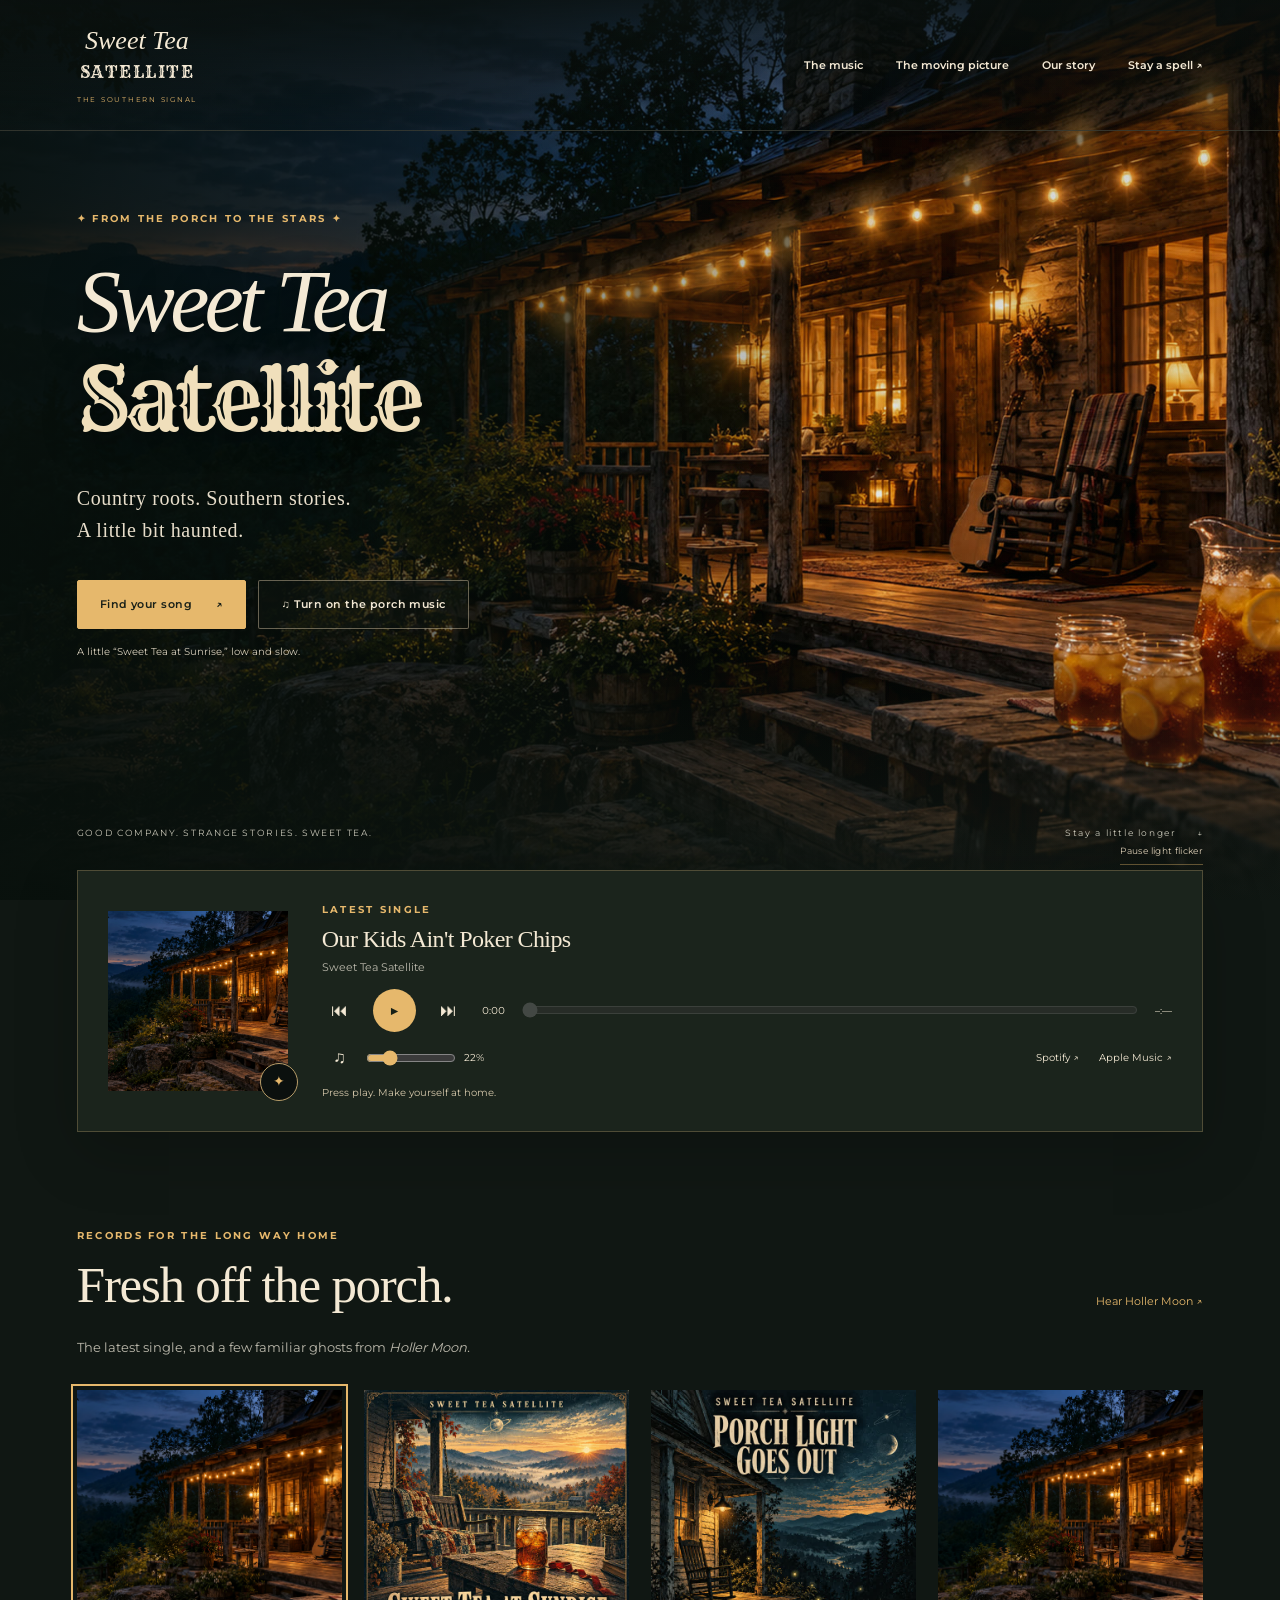
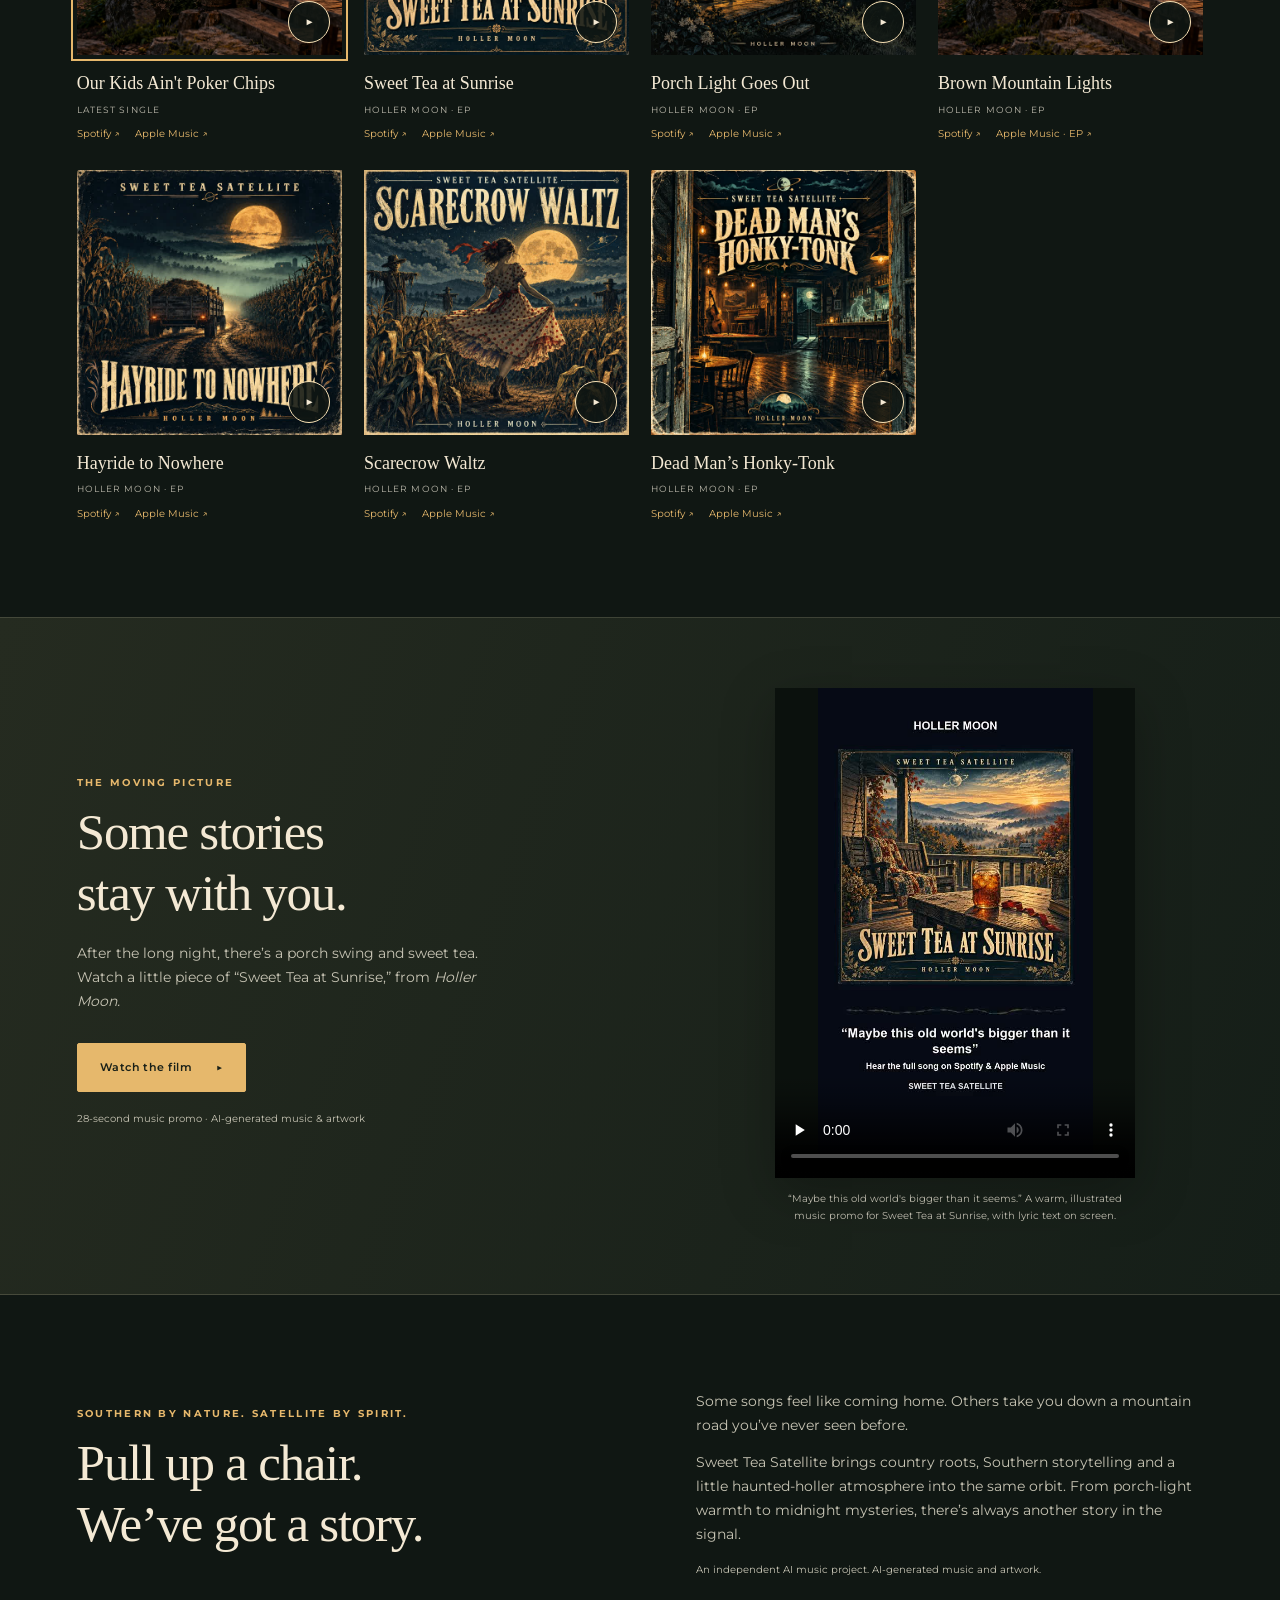
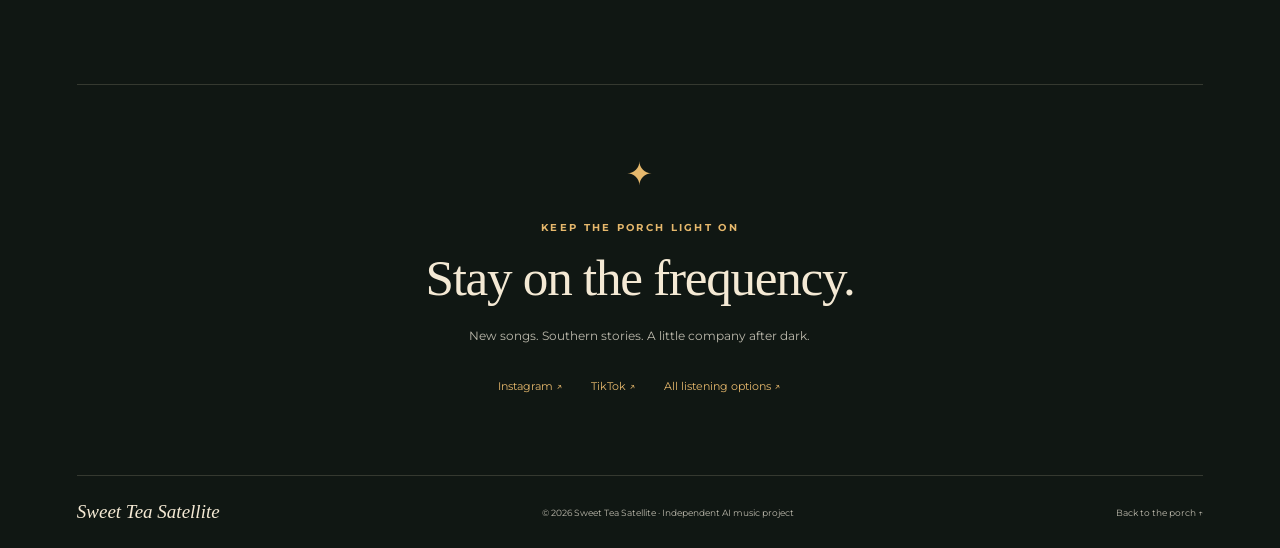
==== commit 4f7858e7: "Add subtle responsive porch light flicker with pause control" ====
--- a/sweet-tea-satellite-cinematic/index.html
+++ b/sweet-tea-satellite-cinematic/index.html
@@ -13,7 +13,7 @@
 <a class="skip" href="#main">Skip to content</a>
 <header class="header"><a class="brand" href="#home" aria-label="Sweet Tea Satellite home"><span>Sweet Tea</span><strong>SATELLITE</strong><small>THE SOUTHERN SIGNAL</small></a><button class="menu" id="menu" aria-controls="navigation" aria-expanded="false">Menu <span aria-hidden="true">☰</span></button><nav id="navigation" aria-label="Main navigation"><a href="#music">The music</a><a href="#film">The moving picture</a><a href="#story">Our story</a><a href="#connect">Stay a spell ↗</a></nav></header>
 <main id="main">
-<section class="hero" id="home" aria-labelledby="hero-title"><img class="hero-photo" src="assets/cabin.jpg" alt="A Southern timber cabin glowing with porch lights, a rocking chair and guitar, and a pitcher of sweet tea." width="1920" height="1080" fetchpriority="high"><div class="hero-shade"></div><div class="hero-copy"><p class="eyebrow">✦ FROM THE PORCH TO THE STARS ✦</p><h1 id="hero-title"><span>Sweet Tea</span><strong>Satellite</strong></h1><p class="hero-tagline">Country roots. Southern stories.<br>A little bit haunted.</p><div class="hero-actions"><a class="button gold" href="#music">Find your song <span aria-hidden="true">↗</span></a><button class="button ghost" id="porch" aria-pressed="false"><span aria-hidden="true">♫</span> Turn on the porch music</button></div><p class="porch-note" id="porch-note">A little “Sweet Tea at Sunrise,” low and slow.</p></div><div class="hero-bottom"><span>GOOD COMPANY. STRANGE STORIES. SWEET TEA.</span><a href="#music">Stay a little longer <span aria-hidden="true">↓</span></a></div></section>
+<section class="hero" id="home" aria-labelledby="hero-title"><img class="hero-photo" src="assets/cabin.jpg" alt="A Southern timber cabin glowing with porch lights, a rocking chair and guitar, and a pitcher of sweet tea." width="1920" height="1080" fetchpriority="high"><svg class="hero-lights" viewBox="0 0 1672 941" aria-hidden="true" focusable="false"><defs><filter id="porch-halo" x="-100%" y="-100%" width="300%" height="300%"><feGaussianBlur stdDeviation="10"/></filter><filter id="porch-core" x="-100%" y="-100%" width="300%" height="300%"><feGaussianBlur stdDeviation="1.2"/></filter></defs><g class="porch-bulb" style="--cycle:8.00s;--offset:-0.00s"><ellipse cx="800" cy="332" rx="20" ry="25" fill="#ffb03b" opacity=".6" filter="url(#porch-halo)"/><ellipse cx="800" cy="332" rx="3.5" ry="6" fill="#fff2c4" filter="url(#porch-core)"/></g><g class="porch-bulb" style="--cycle:8.73s;--offset:-1.91s"><ellipse cx="873" cy="306" rx="20" ry="25" fill="#ffb03b" opacity=".6" filter="url(#porch-halo)"/><ellipse cx="873" cy="306" rx="3.5" ry="6" fill="#fff2c4" filter="url(#porch-core)"/></g><g class="porch-bulb" style="--cycle:9.46s;--offset:-3.82s"><ellipse cx="949" cy="281" rx="20" ry="25" fill="#ffb03b" opacity=".6" filter="url(#porch-halo)"/><ellipse cx="949" cy="281" rx="3.5" ry="6" fill="#fff2c4" filter="url(#porch-core)"/></g><g class="porch-bulb" style="--cycle:10.19s;--offset:-5.73s"><ellipse cx="1030" cy="253" rx="20" ry="25" fill="#ffb03b" opacity=".6" filter="url(#porch-halo)"/><ellipse cx="1030" cy="253" rx="3.5" ry="6" fill="#fff2c4" filter="url(#porch-core)"/></g><g class="porch-bulb" style="--cycle:10.92s;--offset:-7.64s"><ellipse cx="1118" cy="223" rx="20" ry="25" fill="#ffb03b" opacity=".6" filter="url(#porch-halo)"/><ellipse cx="1118" cy="223" rx="3.5" ry="6" fill="#fff2c4" filter="url(#porch-core)"/></g><g class="porch-bulb" style="--cycle:11.65s;--offset:-9.55s"><ellipse cx="1218" cy="189" rx="20" ry="25" fill="#ffb03b" opacity=".6" filter="url(#porch-halo)"/><ellipse cx="1218" cy="189" rx="3.5" ry="6" fill="#fff2c4" filter="url(#porch-core)"/></g><g class="porch-bulb" style="--cycle:12.38s;--offset:-11.46s"><ellipse cx="1336" cy="146" rx="20" ry="25" fill="#ffb03b" opacity=".6" filter="url(#porch-halo)"/><ellipse cx="1336" cy="146" rx="3.5" ry="6" fill="#fff2c4" filter="url(#porch-core)"/></g><g class="porch-bulb" style="--cycle:13.11s;--offset:-13.37s"><ellipse cx="1472" cy="103" rx="20" ry="25" fill="#ffb03b" opacity=".6" filter="url(#porch-halo)"/><ellipse cx="1472" cy="103" rx="3.5" ry="6" fill="#fff2c4" filter="url(#porch-core)"/></g><g class="porch-bulb" style="--cycle:13.84s;--offset:-15.28s"><ellipse cx="1632" cy="53" rx="20" ry="25" fill="#ffb03b" opacity=".6" filter="url(#porch-halo)"/><ellipse cx="1632" cy="53" rx="3.5" ry="6" fill="#fff2c4" filter="url(#porch-core)"/></g></svg><div class="hero-shade"></div><div class="hero-copy"><p class="eyebrow">✦ FROM THE PORCH TO THE STARS ✦</p><h1 id="hero-title"><span>Sweet Tea</span><strong>Satellite</strong></h1><p class="hero-tagline">Country roots. Southern stories.<br>A little bit haunted.</p><div class="hero-actions"><a class="button gold" href="#music">Find your song <span aria-hidden="true">↗</span></a><button class="button ghost" id="porch" aria-pressed="false"><span aria-hidden="true">♫</span> Turn on the porch music</button></div><p class="porch-note" id="porch-note">A little “Sweet Tea at Sunrise,” low and slow.</p></div><button class="light-toggle" id="light-toggle" aria-pressed="false">Pause light flicker</button><div class="hero-bottom"><span>GOOD COMPANY. STRANGE STORIES. SWEET TEA.</span><a href="#music">Stay a little longer <span aria-hidden="true">↓</span></a></div></section>
 <section class="listening wrap" aria-labelledby="listening-title"><div class="player-art-wrap"><img id="player-art" src="assets/cabin.jpg" alt="" width="192" height="192"><span class="vinyl" aria-hidden="true">✦</span></div><div class="player-content"><p class="eyebrow" id="player-label">LATEST SINGLE</p><h2 id="listening-title">Our Kids Ain't Poker Chips</h2><p class="artist">Sweet Tea Satellite</p><div class="transport"><button id="previous" class="icon" aria-label="Previous song">⏮</button><button id="play" class="play icon" aria-label="Play selected song">▶</button><button id="next" class="icon" aria-label="Next song">⏭</button><span id="elapsed" class="time">0:00</span><label class="sr-only" for="seek">Song position</label><input id="seek" type="range" min="0" max="100" step="0.1" value="0" disabled><span id="duration" class="time">–:––</span></div><div class="player-lower"><div class="volume"><button class="icon" id="mute" aria-label="Mute audio" aria-pressed="false">♫</button><label class="sr-only" for="volume">Volume</label><input type="range" id="volume" min="0" max="1" step="0.01" value="0.22"><span id="volume-value">22%</span></div><a id="spotify" href="https://open.spotify.com/track/12f8Plg23bgvCk3pcYCBns" target="_blank" rel="noopener">Spotify ↗</a><a id="apple" href="https://music.apple.com/us/album/our-kids-aint-poker-chips/6828922702?i=6828922703" target="_blank" rel="noopener">Apple Music ↗</a></div><p class="status" id="status" role="status" aria-live="polite">Press play. Make yourself at home.</p></div></section>
 <section class="section wrap" id="music"><div class="section-heading"><div><p class="eyebrow">RECORDS FOR THE LONG WAY HOME</p><h2>Fresh off the porch.</h2></div><a class="text-link" href="https://distrokid.com/hyperfollow/sweetteasatellite/holler-moon" target="_blank" rel="noopener">Hear Holler Moon ↗</a></div><p class="section-intro">The latest single, and a few familiar ghosts from <em>Holler Moon.</em></p><div id="releases" class="releases"></div><noscript><p>The music player needs JavaScript. Hear the songs on <a href="https://distrokid.com/hyperfollow/sweetteasatellite/our-kids-aint-poker-chips">the latest single’s listening page</a> or <a href="https://distrokid.com/hyperfollow/sweetteasatellite/holler-moon">Holler Moon’s listening page</a>.</p></noscript></section>
 <section class="film-section" id="film"><div class="wrap film-grid"><div class="film-copy"><p class="eyebrow">THE MOVING PICTURE</p><h2>Some stories<br>stay with you.</h2><p>After the long night, there’s a porch swing and sweet tea. Watch a little piece of “Sweet Tea at Sunrise,” from <em>Holler Moon.</em></p><button class="button gold" id="watch">Watch the film <span aria-hidden="true">▶</span></button><p class="fine">28-second music promo · AI-generated music &amp; artwork</p></div><div class="film-frame"><video id="video" controls playsinline preload="none" poster="assets/video-poster.jpg" width="540" height="960" aria-label="Sweet Tea at Sunrise music promo" aria-describedby="video-description"><source src="assets/sweet-tea-at-sunrise.mp4" type="video/mp4"><track kind="captions" src="assets/sunrise.vtt" srclang="en" label="English" default></video><p id="video-description">“Maybe this old world's bigger than it seems.” A warm, illustrated music promo for Sweet Tea at Sunrise, with lyric text on screen.</p></div></div></section>
--- a/sweet-tea-satellite-cinematic/style.css
+++ b/sweet-tea-satellite-cinematic/style.css
@@ -1 +1,9 @@
 @font-face{font-family:Rye;src:url('../sweet-tea-satellite/assets/Rye-Regular.ttf') format('truetype');font-display:swap}@font-face{font-family:Montserrat;src:url('../sweet-tea-satellite/assets/Montserrat-Var.ttf') format('truetype');font-display:swap}:root{color-scheme:dark;--bg:#101713;--cream:#f4e9d4;--gold:#e6b86c;--muted:#bcb9ac;--line:#eee0bb2b}*{box-sizing:border-box}html{scroll-behavior:smooth;scroll-padding-top:100px}body{margin:0;background:var(--bg);color:var(--cream);font:14px/1.7 Montserrat,Arial,sans-serif}a{color:inherit;text-decoration:none}button,input{font:inherit}button,a,input{-webkit-tap-highlight-color:transparent}button{cursor:pointer;color:inherit}button:disabled,input:disabled{cursor:default;opacity:.45}button,a{touch-action:manipulation}button:focus-visible,a:focus-visible,input:focus-visible,video:focus-visible{outline:3px solid #ffe09a;outline-offset:5px}button:hover,a:hover{color:#ffda91}.wrap{width:min(1200px,88%);margin-inline:auto}.eyebrow{font-size:10px;letter-spacing:.23em;font-weight:700;color:var(--gold);line-height:1.8}h1,h2,p{margin-top:0}h2{font:normal clamp(32px,4vw,51px)/1.2 Georgia,serif;letter-spacing:-.025em;margin-bottom:18px}.header{position:absolute;z-index:5;inset:0 0 auto;display:flex;align-items:center;justify-content:space-between;gap:30px;padding:26px 6%;border-bottom:1px solid var(--line);background:linear-gradient(#0a100ed9,#0a100e20)}.brand{text-align:center;line-height:1;display:block;flex:none}.brand span{display:block;font:italic 26px Georgia}.brand strong{font:17px Rye,Georgia,serif;letter-spacing:.09em;display:block;margin:5px 0 8px}.brand small{font-size:7px;letter-spacing:.25em;color:var(--gold)}nav{display:flex;gap:33px;font-size:11px;font-weight:600}nav a{padding:12px 0}.menu{display:none}.hero{position:relative;min-height:850px;min-height:100svh;display:flex;align-items:center;isolation:isolate;overflow:hidden}.hero-photo,.hero-shade{position:absolute;inset:0;width:100%;height:100%;z-index:-2}.hero-photo{object-fit:cover;object-position:62% center}.hero-shade{z-index:-1;background:linear-gradient(90deg,#08100ce8 0%,#08100c98 33%,#08100c12 68%),linear-gradient(0deg,#101713 0%,transparent 30%,#08100c24 100%)}.hero-copy{width:88%;margin:100px auto 120px}.hero-copy>.eyebrow{margin-bottom:29px}.hero h1{max-width:630px;margin-bottom:27px;text-shadow:0 3px 35px #0008}.hero h1 span{display:block;font:italic clamp(59px,6.9vw,100px)/1 Georgia,serif;letter-spacing:-.055em}.hero h1 strong{display:block;font:normal clamp(48px,6.8vw,98px)/1.25 Rye,Georgia,serif;letter-spacing:-.045em;color:#f0dfbb}.hero-tagline{font:20px/1.6 Georgia,serif;color:#e8decb;letter-spacing:.03em}.hero-actions{display:flex;gap:12px;flex-wrap:wrap;margin-top:34px}.button{display:inline-flex;align-items:center;justify-content:center;gap:24px;min-height:49px;padding:13px 22px;border:1px solid #f2ddb866;background:none;border-radius:2px;font-size:11px;letter-spacing:.04em;font-weight:600}.gold{background:var(--gold);color:#192018;border-color:var(--gold)}.gold:hover{background:#f2cd8a;color:#111}.ghost{background:#10171370}.porch-note{font-size:10px;color:#d7cebb;margin-top:14px}.hero-bottom{position:absolute;bottom:60px;left:6%;right:6%;display:flex;justify-content:space-between;align-items:center;font-size:9px;letter-spacing:.18em;color:#c9c7b8}.hero-bottom a{display:flex;align-items:center;gap:20px}.listening{position:relative;z-index:2;margin-top:-30px;display:grid;grid-template-columns:180px 1fr;gap:34px;padding:30px;background:#1b241c;border:1px solid #bfa47050;box-shadow:0 20px 60px #0003}.player-art-wrap{position:relative;align-self:center}.player-art-wrap img{width:100%;height:auto;aspect-ratio:1;object-fit:cover;display:block}.vinyl{position:absolute;right:-10px;bottom:-10px;width:38px;height:38px;border-radius:50%;background:#0b100e;border:1px solid #b89d69;display:grid;place-items:center;color:var(--gold)}.player-content{min-width:0}.player-content h2{font:24px/1.3 Georgia;margin:3px 0}.player-content>.eyebrow{margin-bottom:5px}.artist{font-size:11px;color:var(--muted);margin-bottom:12px}.transport{display:flex;gap:15px;align-items:center}.icon{background:none;border:0;padding:4px;min-width:36px;min-height:40px;font-size:17px;display:grid;place-items:center}.play{background:var(--gold);color:#172016;border-radius:50%;width:43px;min-width:43px;height:43px}.play:hover{color:#172016;background:#ffda91}.time{font-size:10px;font-variant-numeric:tabular-nums;white-space:nowrap}.transport input{flex:1;min-width:35px}input[type=range]{accent-color:var(--gold);height:24px}.player-lower{display:flex;gap:20px;align-items:center;margin-top:6px;font-size:10px;flex-wrap:wrap}.volume{display:flex;align-items:center;gap:6px;margin-right:auto}.volume input{width:90px}.volume>span{min-width:28px}.status{font-size:10px;color:#d4c7aa;margin:6px 0 0}.section{padding-block:95px}.section-heading{display:flex;align-items:end;justify-content:space-between;gap:22px}.section-heading h2{margin-bottom:0}.text-link{font-size:11px;color:var(--gold);white-space:nowrap;padding-bottom:5px}.section-intro{color:var(--muted);margin:20px 0 32px;font-size:13px}.releases{display:grid;grid-template-columns:repeat(4,1fr);gap:28px 22px}.release{min-width:0}.release button{display:block;position:relative;width:100%;padding:0;border:0;background:#293127;overflow:hidden}.release img{display:block;width:100%;height:auto;aspect-ratio:1;object-fit:cover;transition:transform .4s}.release button:hover img{transform:scale(1.035)}.release .record-play{position:absolute;bottom:12px;right:12px;border:1px solid #f8e1b5;background:#101713dd;width:42px;height:42px;border-radius:50%;display:grid;place-items:center}.release h3{font:18px/1.3 Georgia;margin:17px 0 6px}.release p{font-size:9px;text-transform:uppercase;letter-spacing:.12em;color:var(--muted);margin-bottom:8px}.release .services{display:flex;gap:15px;font-size:10px;color:var(--gold)}.release.active button{outline:2px solid var(--gold);outline-offset:4px}.film-section{background:linear-gradient(110deg,#252b20,#151e18);border-block:1px solid var(--line);padding:70px 0}.film-grid{display:grid;grid-template-columns:1fr 1fr;gap:12%;align-items:center}.film-copy p:not(.eyebrow){color:#c7c4b4;max-width:430px}.film-copy .button{margin-top:15px}.fine{font-size:10px!important;line-height:1.8;color:var(--muted)}.film-copy .fine{margin-top:18px}.film-frame{position:relative;text-align:center;max-width:360px;margin-inline:auto}.film-frame video{width:100%;height:auto;max-height:490px;display:block;background:#0b110d;box-shadow:0 15px 50px #0004}.film-frame p{font-size:10px;color:var(--muted);margin:12px 0 0}.story{display:grid;grid-template-columns:1fr 1fr;gap:10%;align-items:center}.story p{color:#c7c4b4}.story .eyebrow{color:var(--gold)}.connect{text-align:center;border-top:1px solid var(--line);padding-block:62px 80px}.star{color:var(--gold);font-size:32px}.connect .eyebrow{margin-top:18px}.connect h2{font-size:clamp(32px,4vw,52px)}.connect p:not(.eyebrow){color:var(--muted);font-size:12px}.connect-links{display:flex;justify-content:center;flex-wrap:wrap;gap:28px;margin-top:30px;font-size:11px;color:var(--gold)}.footer{display:flex;gap:24px;justify-content:space-between;align-items:center;padding-block:25px;border-top:1px solid var(--line);font-size:9px;color:var(--muted)}.footer p{margin:0}.footer-brand{font:italic 19px Georgia;color:var(--cream)}.sr-only,.skip:not(:focus){position:absolute;width:1px;height:1px;padding:0;margin:-1px;overflow:hidden;clip:rect(0,0,0,0);white-space:nowrap;border:0}.skip:focus{position:fixed;z-index:100;top:10px;left:10px;background:var(--cream);color:#111;padding:10px}@media(min-width:1500px){.hero-copy{width:1200px}.hero{min-height:950px}}@media(max-width:900px){nav{gap:18px}.releases{grid-template-columns:repeat(3,1fr)}.hero{min-height:850px}.hero-photo{object-position:60%}.film-grid{gap:6%}.listening{grid-template-columns:140px 1fr;gap:25px}.hero h1 strong{font-size:67px}.hero h1 span{font-size:76px}.footer{flex-wrap:wrap}}@media(max-width:640px){html{scroll-padding-top:24px}.header{padding:20px 6%;align-items:start}.brand span{font-size:23px}.brand strong{font-size:15px}.menu{display:flex;align-items:center;gap:10px;border:1px solid #ead6ad70;background:#101713aa;padding:9px 12px;font-size:11px;min-height:44px}nav{display:none;position:absolute;top:105px;left:6%;right:6%;padding:16px 22px;background:#111b15fa;border:1px solid #c0a37280;flex-direction:column;gap:2px}nav.open{display:flex}nav a{padding:12px}.hero{min-height:840px;align-items:start}.hero-photo{object-position:100% center}.hero-shade{background:linear-gradient(90deg,#09110ca8,#09110c10),linear-gradient(0deg,#101713 0%,#10171390 17%,transparent 53%,#08100c4d)}.hero-copy{margin-top:170px;margin-bottom:220px}.hero-copy>.eyebrow{font-size:8px;letter-spacing:.17em;margin-bottom:23px}.hero h1 span{font-size:clamp(56px,13vw,76px)}.hero h1 strong{font-size:clamp(43px,10.3vw,65px)}.hero-tagline{font-size:18px;text-shadow:0 2px 15px #000}.hero-actions{gap:10px;margin-top:25px;max-width:340px}.hero-actions .button{gap:16px;min-height:48px;background-color:#111a12b8}.hero-actions .gold{background:var(--gold)}.hero-bottom{bottom:50px;font-size:8px}.hero-bottom>span{max-width:150px;line-height:1.8}.hero-bottom>a{max-width:135px;letter-spacing:.06em}.listening{grid-template-columns:65px 1fr;padding:22px 18px;gap:15px;margin-top:-20px}.player-art-wrap{align-self:start;margin-top:4px}.vinyl{width:24px;height:24px;font-size:12px;right:-5px;bottom:-5px}.player-content h2{font-size:21px}.transport{gap:7px;flex-wrap:wrap;margin-left:-80px;margin-top:26px}.transport input{flex:1}.transport .icon{min-width:32px}.transport .play{min-width:41px}.player-lower{margin-left:-80px;margin-top:12px;column-gap:15px;row-gap:8px}.status{margin-left:-80px;margin-top:13px}.time{font-size:9px}.volume input{width:65px}.section{padding-block:64px}.section-heading{align-items:start;flex-direction:column;gap:16px}.section-intro{font-size:12px}.releases{grid-template-columns:repeat(2,1fr);gap:28px 15px}.release h3{font-size:17px}.release .services{gap:12px;font-size:9px}.release .record-play{width:36px;height:36px;font-size:12px}.film-grid,.story{grid-template-columns:1fr;gap:30px}.film-section{padding-block:55px}.film-frame{max-width:300px}.film-frame video{max-height:440px}.film-copy .fine{margin-bottom:0}.story{gap:15px}.connect{padding-block:48px 60px}.connect-links{gap:18px}.footer{justify-content:center;text-align:center;padding-bottom:35px}.footer p{width:100%;order:3}.button{font-size:10px}}@media(prefers-reduced-motion:reduce){html{scroll-behavior:auto}*,*:before,*:after{transition:none!important;animation:none!important}}
+
+/* Light overlays follow the photograph's exact cover crop on every screen. */
+.hero-lights{position:absolute;inset:0;width:100%;height:100%;z-index:-2;pointer-events:none;overflow:hidden}
+.porch-bulb{opacity:.55;animation:porch-flicker var(--cycle) linear infinite;animation-delay:var(--offset)}
+@keyframes porch-flicker{0%,38%,45%,72%,100%{opacity:.55}39%{opacity:.25}41%{opacity:.8}43%{opacity:.4}74%{opacity:.28}77%{opacity:.7}80%{opacity:.55}}
+.lights-paused .porch-bulb{animation:none;opacity:.55}
+.light-toggle{position:absolute;right:6%;bottom:35px;padding:7px 0;background:none;border:0;border-bottom:1px solid #e6b86c66;font:9px Montserrat,Arial,sans-serif;color:#e0d2b9;letter-spacing:.04em;min-height:28px}
+@media(prefers-reduced-motion:reduce){.porch-bulb{animation:none;opacity:.55}.light-toggle{display:none}}
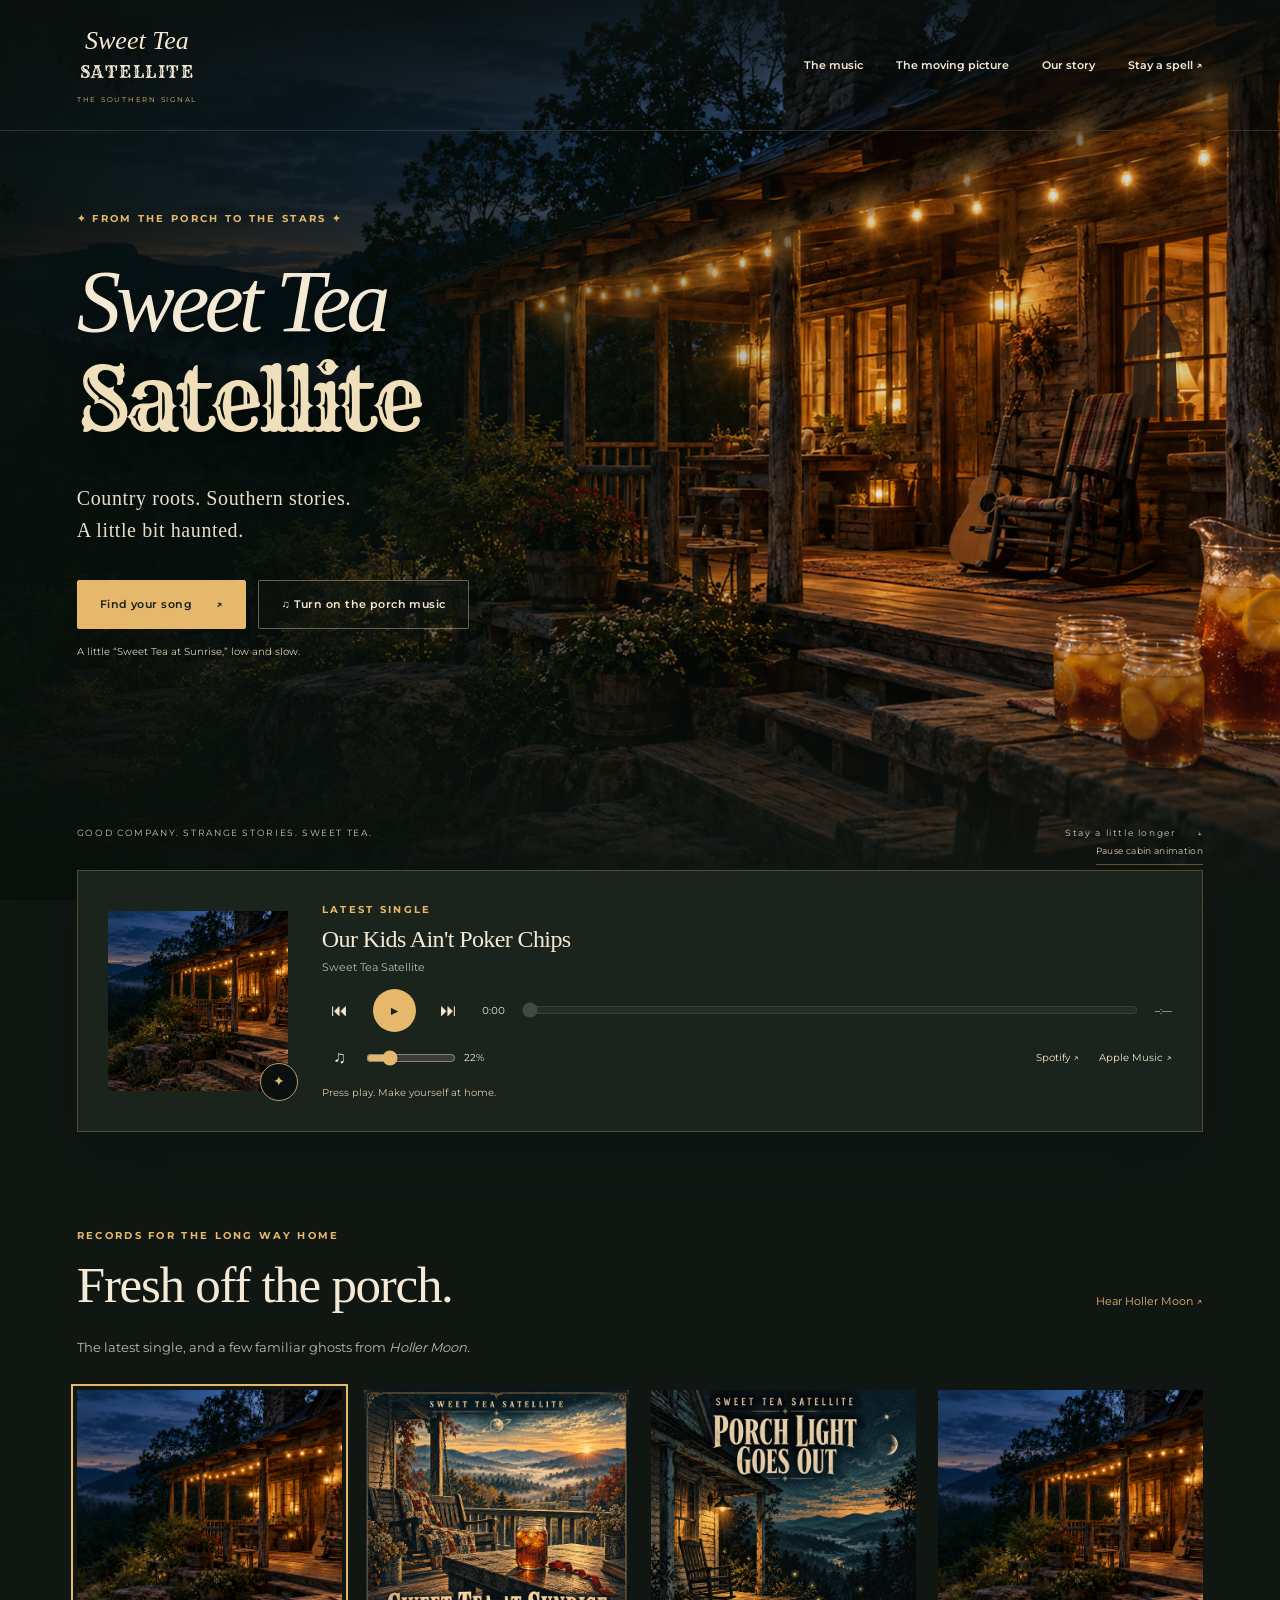
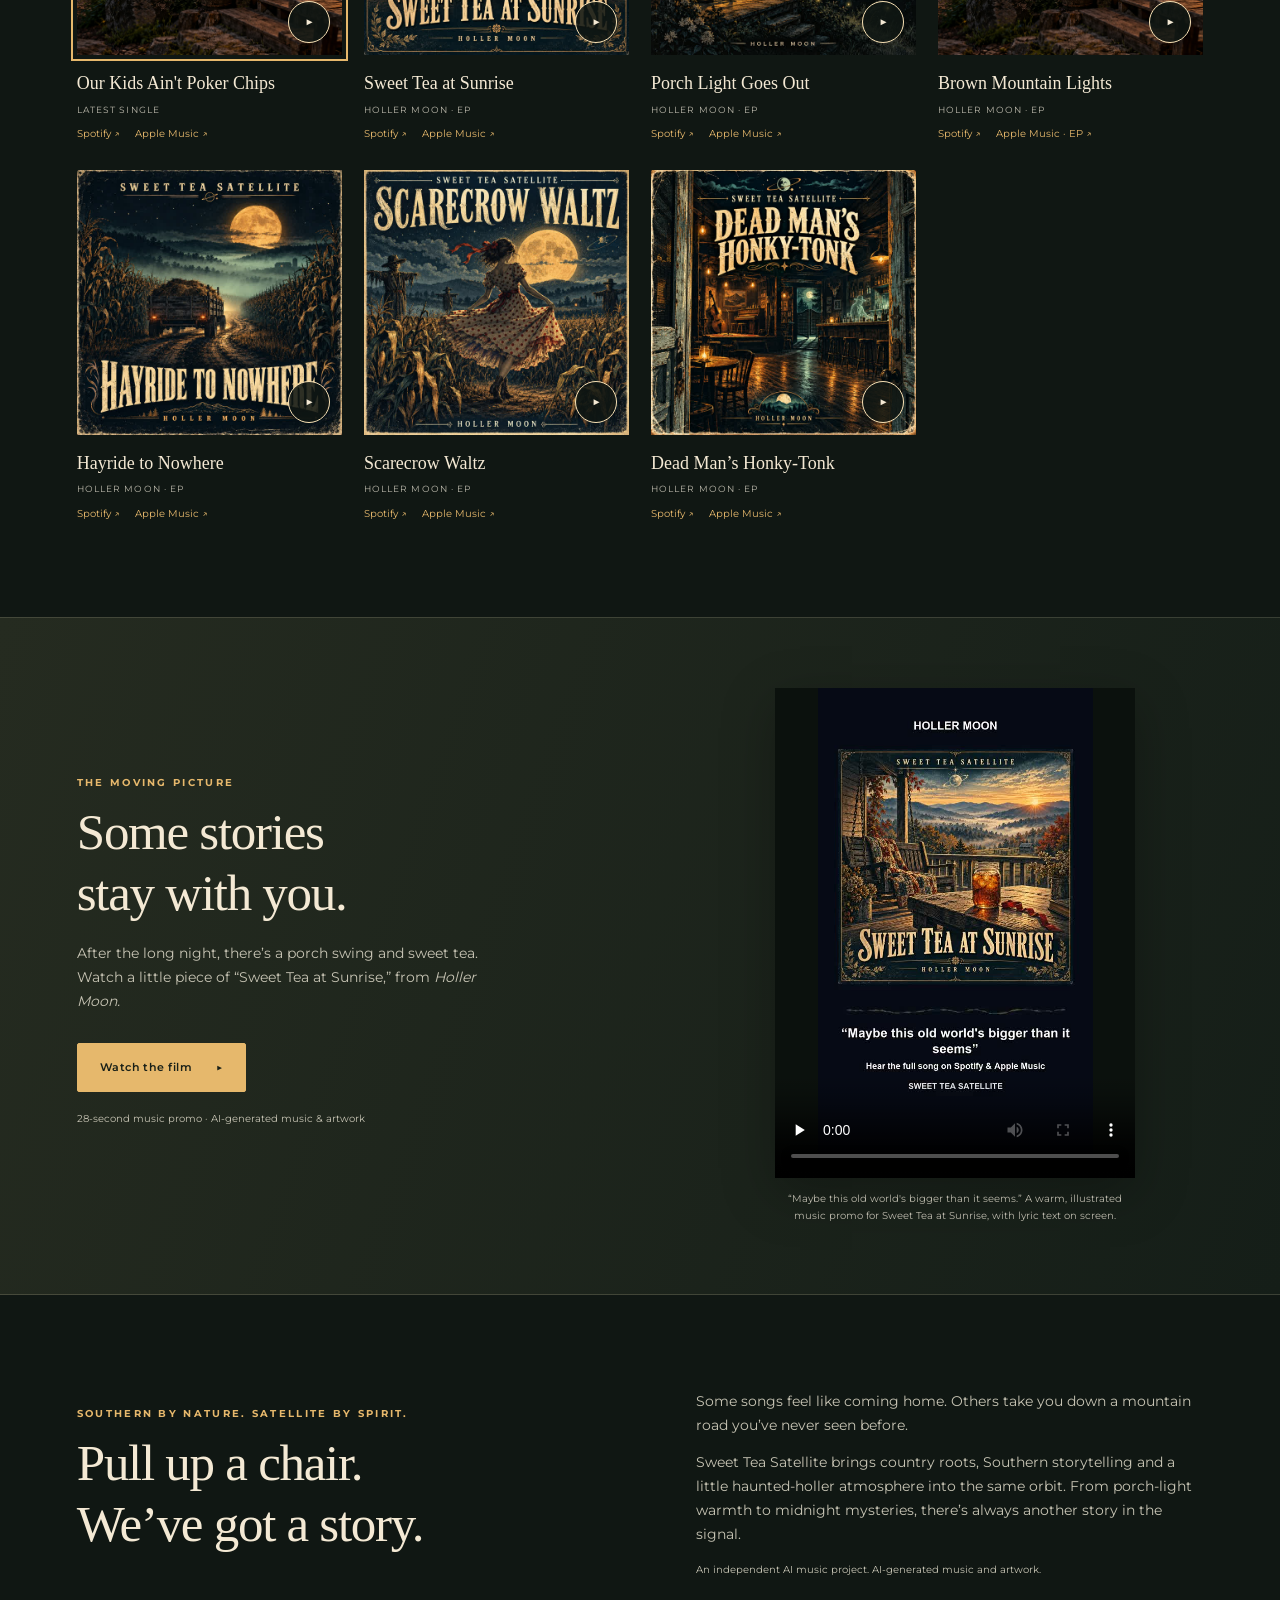
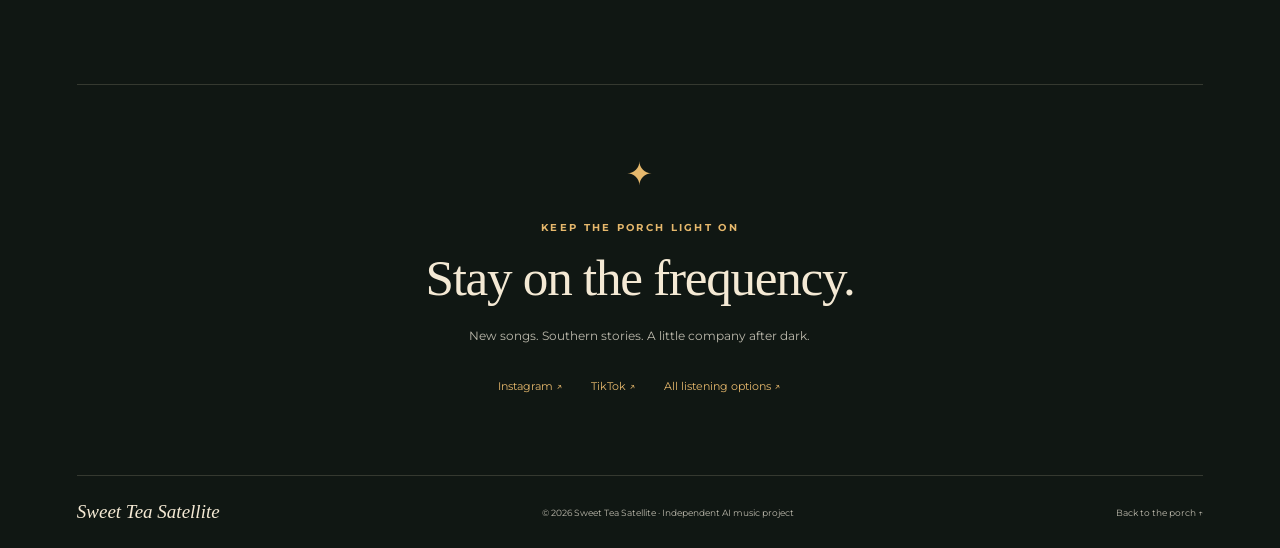
==== commit 01c506f6: "Add moving resident silhouette behind cabin window" ====
--- a/sweet-tea-satellite-cinematic/index.html
+++ b/sweet-tea-satellite-cinematic/index.html
@@ -7,13 +7,13 @@
 <meta name="description" content="Pull up a chair. Hear the latest Sweet Tea Satellite releases, country roots and Southern stories from somewhere past the moon.">
 <link rel="canonical" href="https://wrightclickstudio.com/sweet-tea-satellite-cinematic/">
 <meta property="og:title" content="Sweet Tea Satellite · The Southern Signal"><meta property="og:description" content="Country roots. Southern stories. A little bit haunted. Pull up a chair and listen."><meta property="og:type" content="website"><meta property="og:image" content="https://wrightclickstudio.com/sweet-tea-satellite-cinematic/assets/cabin.jpg">
-<link rel="preload" href="assets/cabin.jpg" as="image"><link rel="stylesheet" href="style.css"><script src="player.js" defer></script>
+<link rel="preload" href="assets/cabin.jpg" as="image"><link rel="stylesheet" href="style.css?v=cabin-resident-1"><script src="player.js?v=cabin-resident-1" defer></script>
 </head>
 <body>
 <a class="skip" href="#main">Skip to content</a>
 <header class="header"><a class="brand" href="#home" aria-label="Sweet Tea Satellite home"><span>Sweet Tea</span><strong>SATELLITE</strong><small>THE SOUTHERN SIGNAL</small></a><button class="menu" id="menu" aria-controls="navigation" aria-expanded="false">Menu <span aria-hidden="true">☰</span></button><nav id="navigation" aria-label="Main navigation"><a href="#music">The music</a><a href="#film">The moving picture</a><a href="#story">Our story</a><a href="#connect">Stay a spell ↗</a></nav></header>
 <main id="main">
-<section class="hero" id="home" aria-labelledby="hero-title"><img class="hero-photo" src="assets/cabin.jpg" alt="A Southern timber cabin glowing with porch lights, a rocking chair and guitar, and a pitcher of sweet tea." width="1920" height="1080" fetchpriority="high"><svg class="hero-lights" viewBox="0 0 1672 941" aria-hidden="true" focusable="false"><defs><filter id="porch-halo" x="-100%" y="-100%" width="300%" height="300%"><feGaussianBlur stdDeviation="10"/></filter><filter id="porch-core" x="-100%" y="-100%" width="300%" height="300%"><feGaussianBlur stdDeviation="1.2"/></filter></defs><g class="porch-bulb" style="--cycle:8.00s;--offset:-0.00s"><ellipse cx="800" cy="332" rx="20" ry="25" fill="#ffb03b" opacity=".6" filter="url(#porch-halo)"/><ellipse cx="800" cy="332" rx="3.5" ry="6" fill="#fff2c4" filter="url(#porch-core)"/></g><g class="porch-bulb" style="--cycle:8.73s;--offset:-1.91s"><ellipse cx="873" cy="306" rx="20" ry="25" fill="#ffb03b" opacity=".6" filter="url(#porch-halo)"/><ellipse cx="873" cy="306" rx="3.5" ry="6" fill="#fff2c4" filter="url(#porch-core)"/></g><g class="porch-bulb" style="--cycle:9.46s;--offset:-3.82s"><ellipse cx="949" cy="281" rx="20" ry="25" fill="#ffb03b" opacity=".6" filter="url(#porch-halo)"/><ellipse cx="949" cy="281" rx="3.5" ry="6" fill="#fff2c4" filter="url(#porch-core)"/></g><g class="porch-bulb" style="--cycle:10.19s;--offset:-5.73s"><ellipse cx="1030" cy="253" rx="20" ry="25" fill="#ffb03b" opacity=".6" filter="url(#porch-halo)"/><ellipse cx="1030" cy="253" rx="3.5" ry="6" fill="#fff2c4" filter="url(#porch-core)"/></g><g class="porch-bulb" style="--cycle:10.92s;--offset:-7.64s"><ellipse cx="1118" cy="223" rx="20" ry="25" fill="#ffb03b" opacity=".6" filter="url(#porch-halo)"/><ellipse cx="1118" cy="223" rx="3.5" ry="6" fill="#fff2c4" filter="url(#porch-core)"/></g><g class="porch-bulb" style="--cycle:11.65s;--offset:-9.55s"><ellipse cx="1218" cy="189" rx="20" ry="25" fill="#ffb03b" opacity=".6" filter="url(#porch-halo)"/><ellipse cx="1218" cy="189" rx="3.5" ry="6" fill="#fff2c4" filter="url(#porch-core)"/></g><g class="porch-bulb" style="--cycle:12.38s;--offset:-11.46s"><ellipse cx="1336" cy="146" rx="20" ry="25" fill="#ffb03b" opacity=".6" filter="url(#porch-halo)"/><ellipse cx="1336" cy="146" rx="3.5" ry="6" fill="#fff2c4" filter="url(#porch-core)"/></g><g class="porch-bulb" style="--cycle:13.11s;--offset:-13.37s"><ellipse cx="1472" cy="103" rx="20" ry="25" fill="#ffb03b" opacity=".6" filter="url(#porch-halo)"/><ellipse cx="1472" cy="103" rx="3.5" ry="6" fill="#fff2c4" filter="url(#porch-core)"/></g><g class="porch-bulb" style="--cycle:13.84s;--offset:-15.28s"><ellipse cx="1632" cy="53" rx="20" ry="25" fill="#ffb03b" opacity=".6" filter="url(#porch-halo)"/><ellipse cx="1632" cy="53" rx="3.5" ry="6" fill="#fff2c4" filter="url(#porch-core)"/></g></svg><div class="hero-shade"></div><div class="hero-copy"><p class="eyebrow">✦ FROM THE PORCH TO THE STARS ✦</p><h1 id="hero-title"><span>Sweet Tea</span><strong>Satellite</strong></h1><p class="hero-tagline">Country roots. Southern stories.<br>A little bit haunted.</p><div class="hero-actions"><a class="button gold" href="#music">Find your song <span aria-hidden="true">↗</span></a><button class="button ghost" id="porch" aria-pressed="false"><span aria-hidden="true">♫</span> Turn on the porch music</button></div><p class="porch-note" id="porch-note">A little “Sweet Tea at Sunrise,” low and slow.</p></div><button class="light-toggle" id="light-toggle" aria-pressed="false">Pause light flicker</button><div class="hero-bottom"><span>GOOD COMPANY. STRANGE STORIES. SWEET TEA.</span><a href="#music">Stay a little longer <span aria-hidden="true">↓</span></a></div></section>
+<section class="hero" id="home" aria-labelledby="hero-title"><img class="hero-photo" src="assets/cabin.jpg" alt="A Southern timber cabin glowing with porch lights, a rocking chair and guitar, a pitcher of sweet tea, and a person moving behind the lit window." width="1920" height="1080" fetchpriority="high"><svg class="hero-lights" viewBox="0 0 1672 941" aria-hidden="true" focusable="false"><defs><filter id="porch-halo" x="-100%" y="-100%" width="300%" height="300%"><feGaussianBlur stdDeviation="10"/></filter><filter id="porch-core" x="-100%" y="-100%" width="300%" height="300%"><feGaussianBlur stdDeviation="1.2"/></filter><clipPath id="inside-panes"><path d="M1383 261 L1417 255 L1417 313 L1383 319 Z M1423 254 L1460 247 L1460 306 L1423 312 Z M1383 325 L1417 319 L1417 370 L1383 376 Z M1423 318 L1460 312 L1460 365 L1423 370 Z M1383 382 L1417 376 L1417 436 L1383 438 Z M1423 376 L1460 371 L1460 436 L1423 436 Z"/></clipPath></defs><g class="cabin-resident" clip-path="url(#inside-panes)"><g class="resident-walk"><g class="resident-body" fill="#302017" opacity=".88"><ellipse cx="1415" cy="314" rx="10" ry="13"/><path d="M1408 326 Q1394 331 1394 349 L1390 440 L1439 440 L1435 348 Q1432 330 1423 327 Z"/><path class="resident-arm" d="M1400 337 Q1390 343 1387 360 L1383 374 Q1383 380 1389 377 L1401 354 Z"/><path d="M1427 336 Q1439 341 1442 361 L1445 375 Q1444 380 1439 376 L1427 354 Z"/></g></g></g><g class="porch-bulb" style="--cycle:8.00s;--offset:-0.00s"><ellipse cx="800" cy="332" rx="20" ry="25" fill="#ffb03b" opacity=".6" filter="url(#porch-halo)"/><ellipse cx="800" cy="332" rx="3.5" ry="6" fill="#fff2c4" filter="url(#porch-core)"/></g><g class="porch-bulb" style="--cycle:8.73s;--offset:-1.91s"><ellipse cx="873" cy="306" rx="20" ry="25" fill="#ffb03b" opacity=".6" filter="url(#porch-halo)"/><ellipse cx="873" cy="306" rx="3.5" ry="6" fill="#fff2c4" filter="url(#porch-core)"/></g><g class="porch-bulb" style="--cycle:9.46s;--offset:-3.82s"><ellipse cx="949" cy="281" rx="20" ry="25" fill="#ffb03b" opacity=".6" filter="url(#porch-halo)"/><ellipse cx="949" cy="281" rx="3.5" ry="6" fill="#fff2c4" filter="url(#porch-core)"/></g><g class="porch-bulb" style="--cycle:10.19s;--offset:-5.73s"><ellipse cx="1030" cy="253" rx="20" ry="25" fill="#ffb03b" opacity=".6" filter="url(#porch-halo)"/><ellipse cx="1030" cy="253" rx="3.5" ry="6" fill="#fff2c4" filter="url(#porch-core)"/></g><g class="porch-bulb" style="--cycle:10.92s;--offset:-7.64s"><ellipse cx="1118" cy="223" rx="20" ry="25" fill="#ffb03b" opacity=".6" filter="url(#porch-halo)"/><ellipse cx="1118" cy="223" rx="3.5" ry="6" fill="#fff2c4" filter="url(#porch-core)"/></g><g class="porch-bulb" style="--cycle:11.65s;--offset:-9.55s"><ellipse cx="1218" cy="189" rx="20" ry="25" fill="#ffb03b" opacity=".6" filter="url(#porch-halo)"/><ellipse cx="1218" cy="189" rx="3.5" ry="6" fill="#fff2c4" filter="url(#porch-core)"/></g><g class="porch-bulb" style="--cycle:12.38s;--offset:-11.46s"><ellipse cx="1336" cy="146" rx="20" ry="25" fill="#ffb03b" opacity=".6" filter="url(#porch-halo)"/><ellipse cx="1336" cy="146" rx="3.5" ry="6" fill="#fff2c4" filter="url(#porch-core)"/></g><g class="porch-bulb" style="--cycle:13.11s;--offset:-13.37s"><ellipse cx="1472" cy="103" rx="20" ry="25" fill="#ffb03b" opacity=".6" filter="url(#porch-halo)"/><ellipse cx="1472" cy="103" rx="3.5" ry="6" fill="#fff2c4" filter="url(#porch-core)"/></g><g class="porch-bulb" style="--cycle:13.84s;--offset:-15.28s"><ellipse cx="1632" cy="53" rx="20" ry="25" fill="#ffb03b" opacity=".6" filter="url(#porch-halo)"/><ellipse cx="1632" cy="53" rx="3.5" ry="6" fill="#fff2c4" filter="url(#porch-core)"/></g></svg><div class="hero-shade"></div><div class="hero-copy"><p class="eyebrow">✦ FROM THE PORCH TO THE STARS ✦</p><h1 id="hero-title"><span>Sweet Tea</span><strong>Satellite</strong></h1><p class="hero-tagline">Country roots. Southern stories.<br>A little bit haunted.</p><div class="hero-actions"><a class="button gold" href="#music">Find your song <span aria-hidden="true">↗</span></a><button class="button ghost" id="porch" aria-pressed="false"><span aria-hidden="true">♫</span> Turn on the porch music</button></div><p class="porch-note" id="porch-note">A little “Sweet Tea at Sunrise,” low and slow.</p></div><button class="light-toggle" id="light-toggle" aria-pressed="false">Pause cabin animation</button><div class="hero-bottom"><span>GOOD COMPANY. STRANGE STORIES. SWEET TEA.</span><a href="#music">Stay a little longer <span aria-hidden="true">↓</span></a></div></section>
 <section class="listening wrap" aria-labelledby="listening-title"><div class="player-art-wrap"><img id="player-art" src="assets/cabin.jpg" alt="" width="192" height="192"><span class="vinyl" aria-hidden="true">✦</span></div><div class="player-content"><p class="eyebrow" id="player-label">LATEST SINGLE</p><h2 id="listening-title">Our Kids Ain't Poker Chips</h2><p class="artist">Sweet Tea Satellite</p><div class="transport"><button id="previous" class="icon" aria-label="Previous song">⏮</button><button id="play" class="play icon" aria-label="Play selected song">▶</button><button id="next" class="icon" aria-label="Next song">⏭</button><span id="elapsed" class="time">0:00</span><label class="sr-only" for="seek">Song position</label><input id="seek" type="range" min="0" max="100" step="0.1" value="0" disabled><span id="duration" class="time">–:––</span></div><div class="player-lower"><div class="volume"><button class="icon" id="mute" aria-label="Mute audio" aria-pressed="false">♫</button><label class="sr-only" for="volume">Volume</label><input type="range" id="volume" min="0" max="1" step="0.01" value="0.22"><span id="volume-value">22%</span></div><a id="spotify" href="https://open.spotify.com/track/12f8Plg23bgvCk3pcYCBns" target="_blank" rel="noopener">Spotify ↗</a><a id="apple" href="https://music.apple.com/us/album/our-kids-aint-poker-chips/6828922702?i=6828922703" target="_blank" rel="noopener">Apple Music ↗</a></div><p class="status" id="status" role="status" aria-live="polite">Press play. Make yourself at home.</p></div></section>
 <section class="section wrap" id="music"><div class="section-heading"><div><p class="eyebrow">RECORDS FOR THE LONG WAY HOME</p><h2>Fresh off the porch.</h2></div><a class="text-link" href="https://distrokid.com/hyperfollow/sweetteasatellite/holler-moon" target="_blank" rel="noopener">Hear Holler Moon ↗</a></div><p class="section-intro">The latest single, and a few familiar ghosts from <em>Holler Moon.</em></p><div id="releases" class="releases"></div><noscript><p>The music player needs JavaScript. Hear the songs on <a href="https://distrokid.com/hyperfollow/sweetteasatellite/our-kids-aint-poker-chips">the latest single’s listening page</a> or <a href="https://distrokid.com/hyperfollow/sweetteasatellite/holler-moon">Holler Moon’s listening page</a>.</p></noscript></section>
 <section class="film-section" id="film"><div class="wrap film-grid"><div class="film-copy"><p class="eyebrow">THE MOVING PICTURE</p><h2>Some stories<br>stay with you.</h2><p>After the long night, there’s a porch swing and sweet tea. Watch a little piece of “Sweet Tea at Sunrise,” from <em>Holler Moon.</em></p><button class="button gold" id="watch">Watch the film <span aria-hidden="true">▶</span></button><p class="fine">28-second music promo · AI-generated music &amp; artwork</p></div><div class="film-frame"><video id="video" controls playsinline preload="none" poster="assets/video-poster.jpg" width="540" height="960" aria-label="Sweet Tea at Sunrise music promo" aria-describedby="video-description"><source src="assets/sweet-tea-at-sunrise.mp4" type="video/mp4"><track kind="captions" src="assets/sunrise.vtt" srclang="en" label="English" default></video><p id="video-description">“Maybe this old world's bigger than it seems.” A warm, illustrated music promo for Sweet Tea at Sunrise, with lyric text on screen.</p></div></div></section>
--- a/sweet-tea-satellite-cinematic/style.css
+++ b/sweet-tea-satellite-cinematic/style.css
@@ -7,3 +7,11 @@
 .lights-paused .porch-bulb{animation:none;opacity:.55}
 .light-toggle{position:absolute;right:6%;bottom:35px;padding:7px 0;background:none;border:0;border-bottom:1px solid #e6b86c66;font:9px Montserrat,Arial,sans-serif;color:#e0d2b9;letter-spacing:.04em;min-height:28px}
 @media(prefers-reduced-motion:reduce){.porch-bulb{animation:none;opacity:.55}.light-toggle{display:none}}
+
+/* The resident stays inside the glass panes, behind the photographed frames. */
+.resident-walk{animation:resident-pass 15s ease-in-out infinite;transform:translateX(0)}
+.resident-body{animation:resident-sway 1.6s ease-in-out infinite;transform-origin:1415px 375px;filter:blur(.7px)}
+@keyframes resident-pass{0%,100%{transform:translateX(-24px)}45%,55%{transform:translateX(30px)}}
+@keyframes resident-sway{0%,100%{transform:translateY(0) rotate(-1deg)}50%{transform:translateY(1.5px) rotate(1deg)}}
+.lights-paused .resident-walk,.lights-paused .resident-body{animation-play-state:paused}
+@media(prefers-reduced-motion:reduce){.resident-walk,.resident-body{animation:none}}
